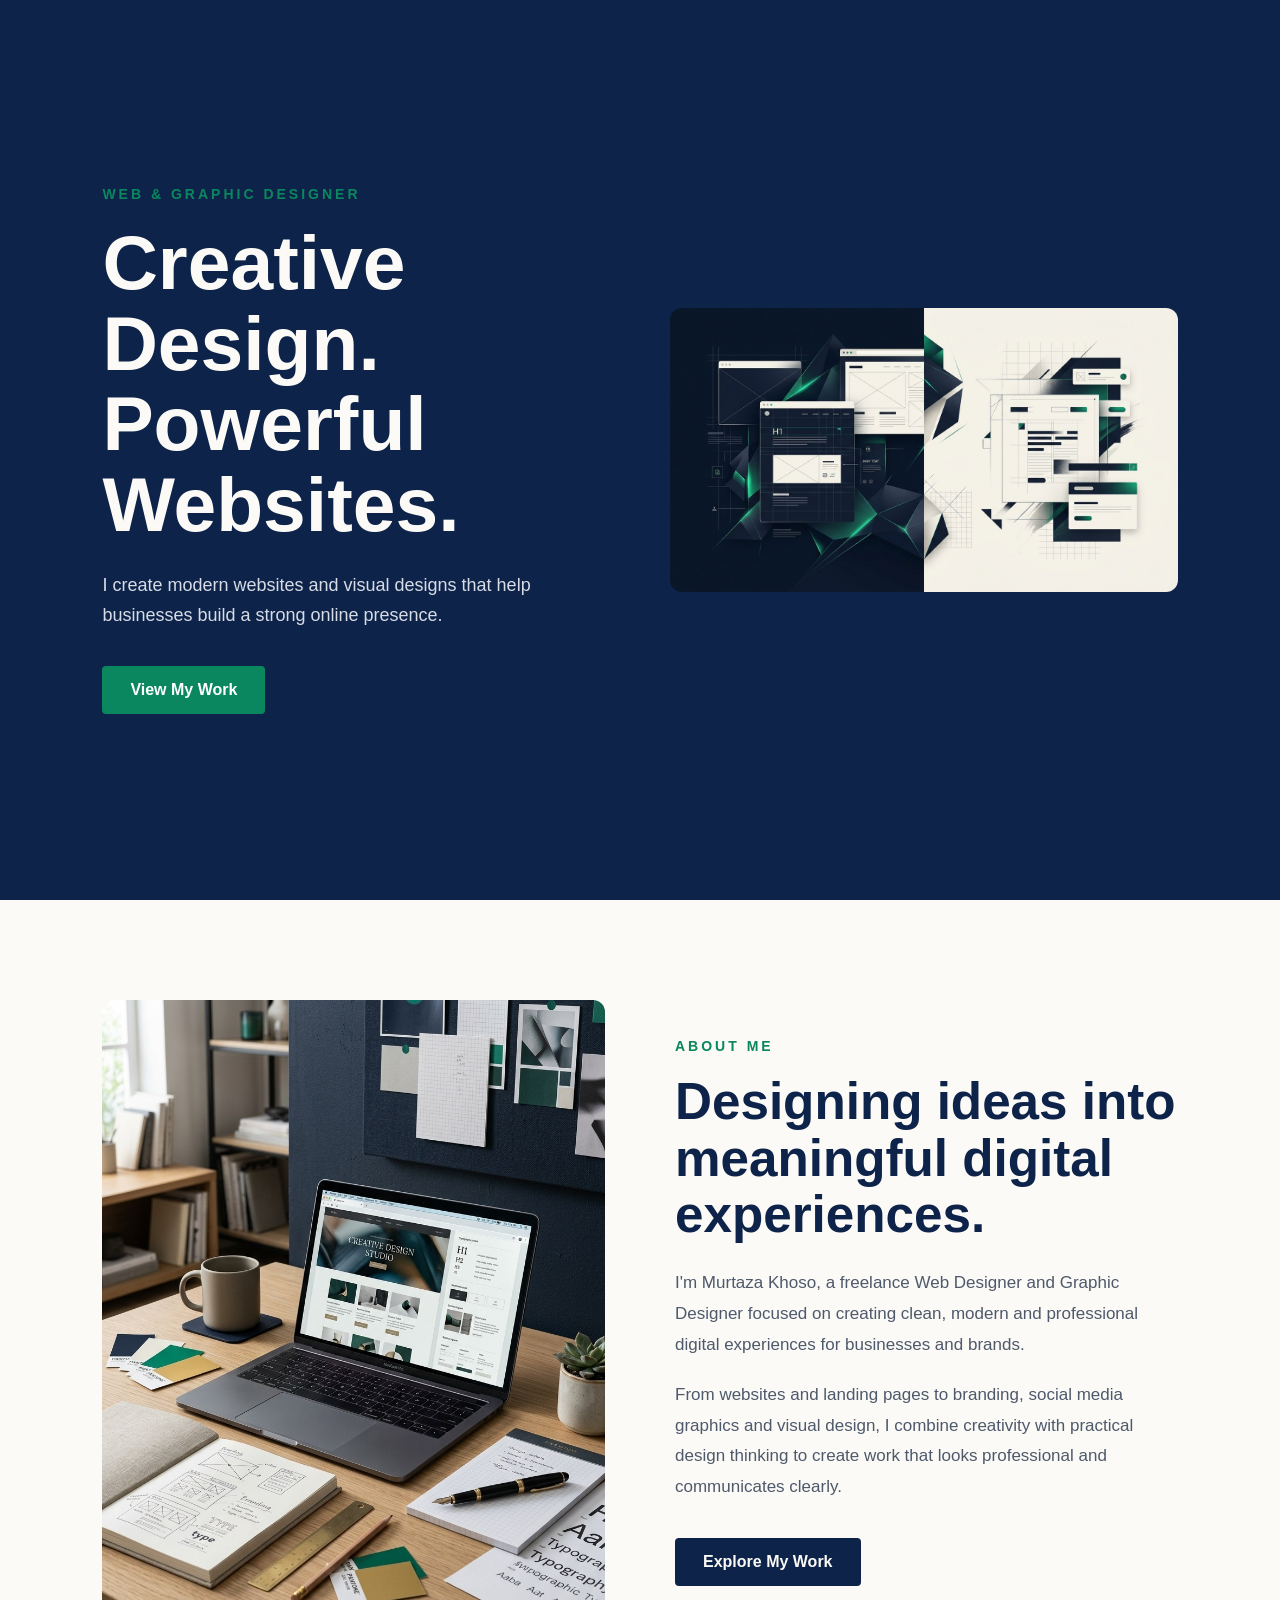
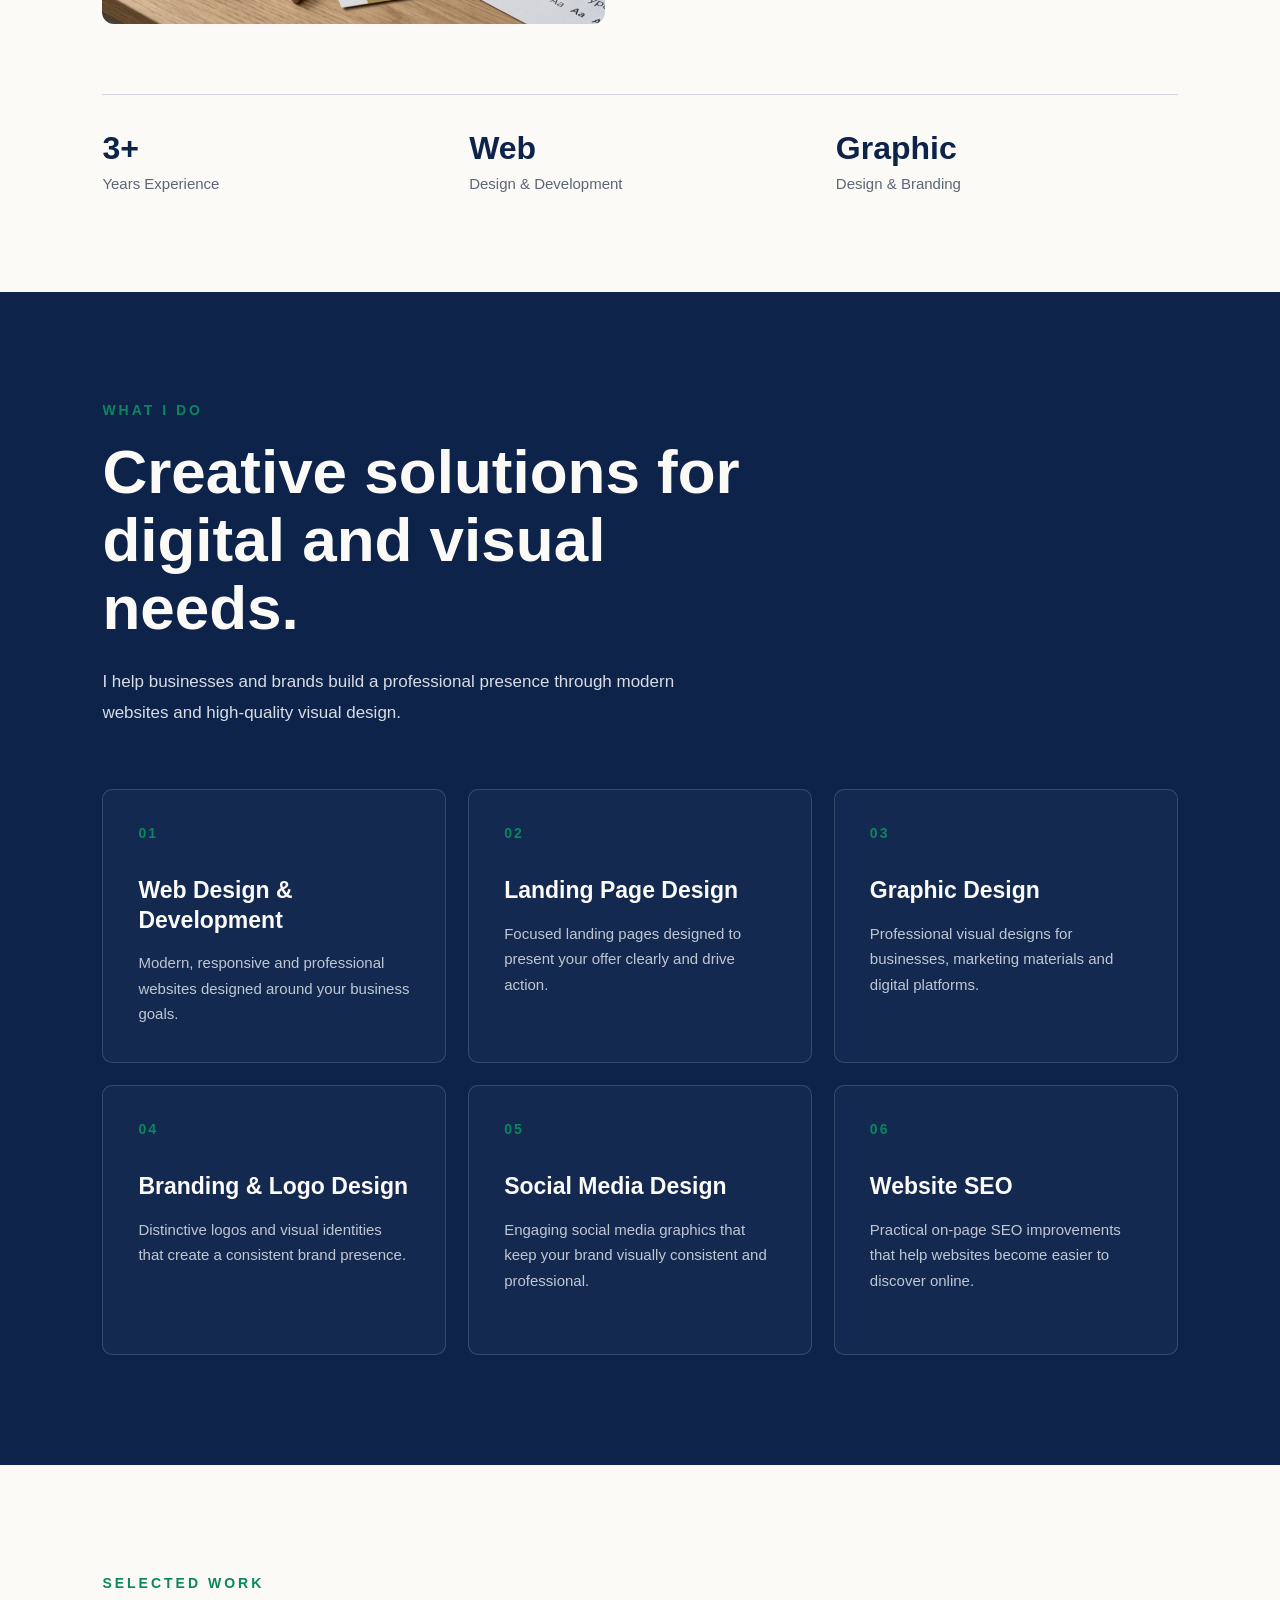
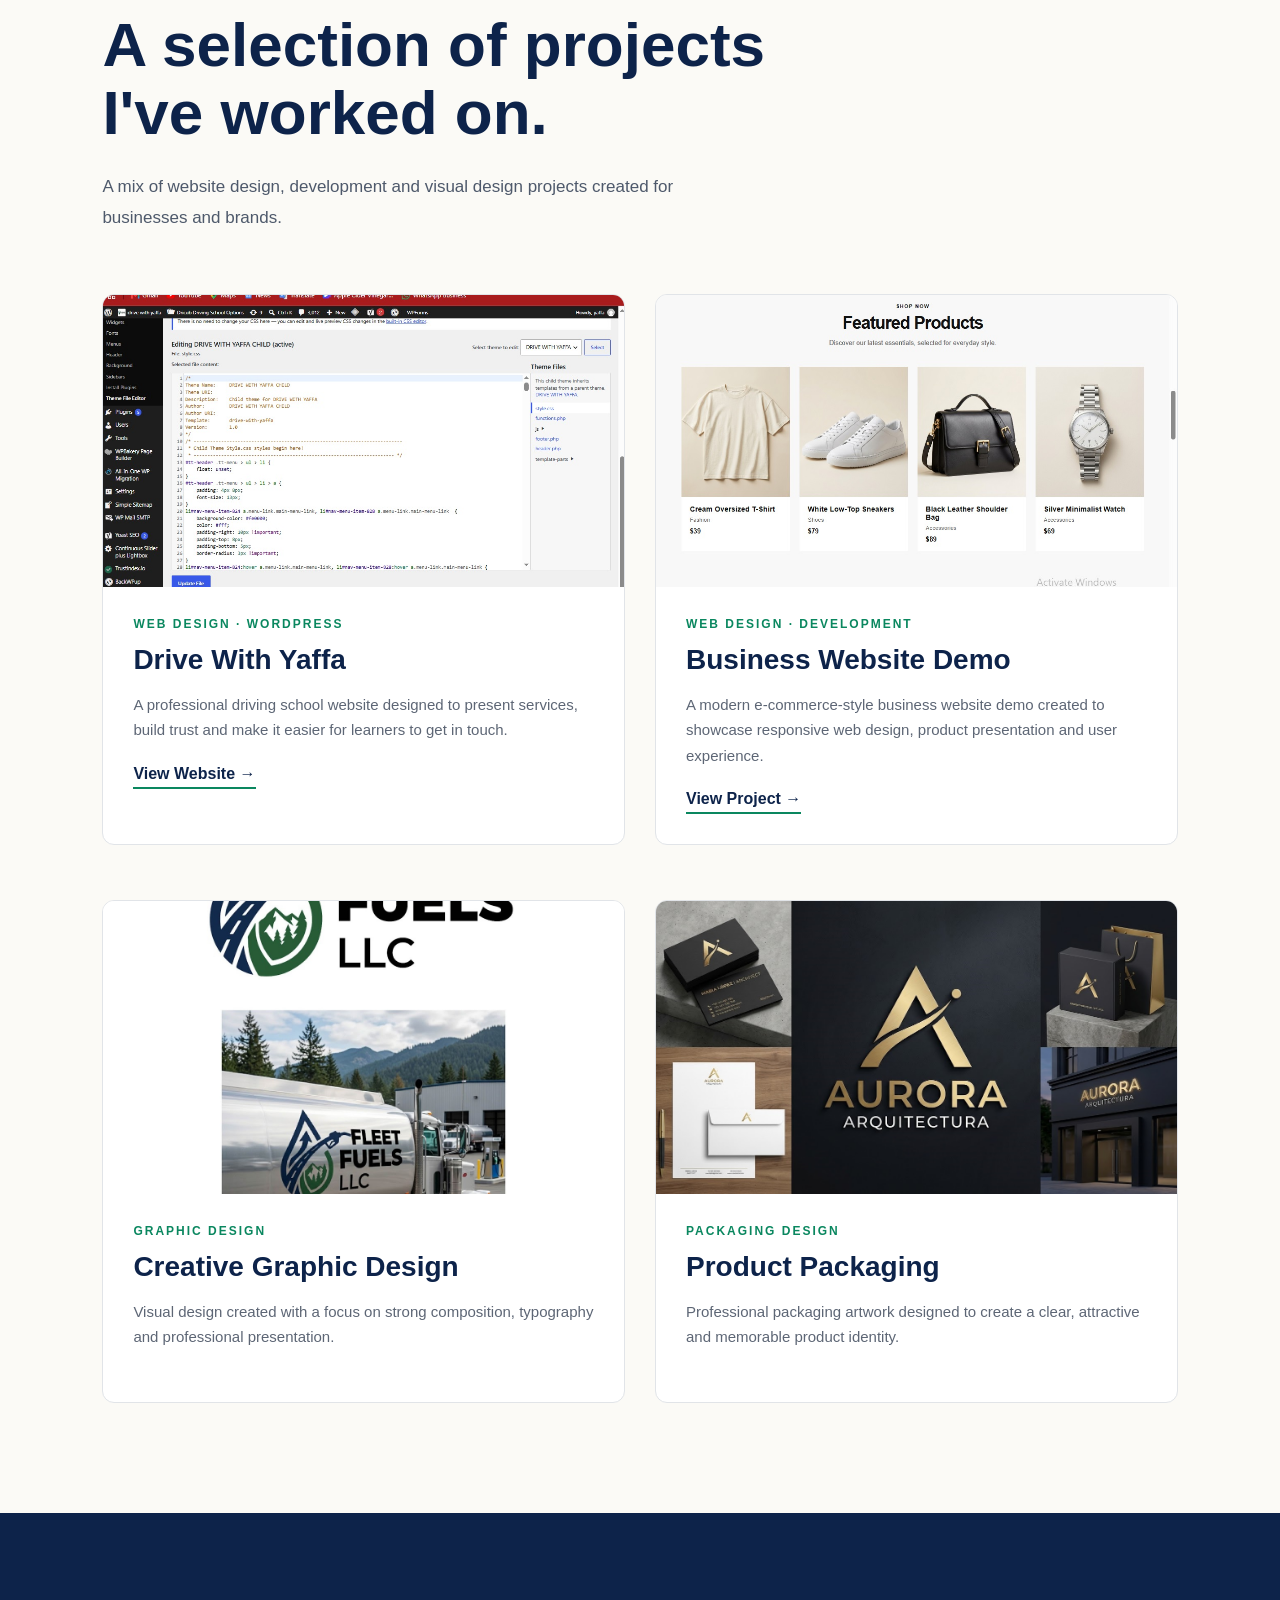
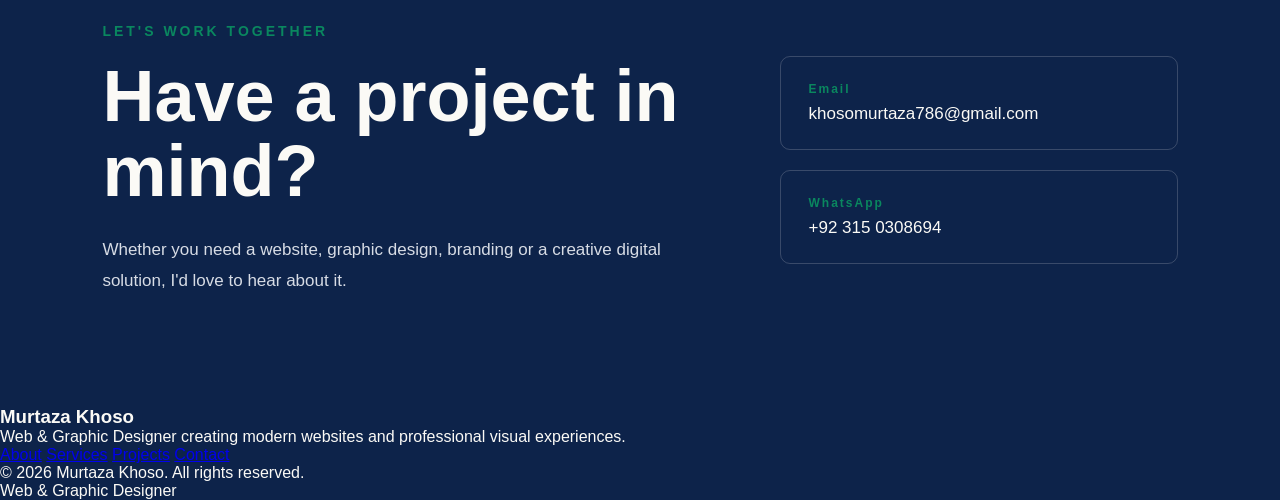
==== index.html @ e4509e4b "Add footer with branding and navigation links Added footer section with branding and links." ====
<!DOCTYPE html>
<html lang="en">
<head>
    <meta charset="UTF-8">
    <meta name="viewport" content="width=device-width, initial-scale=1.0">

    <title>Murtaza Khoso — Web & Graphic Designer</title>

    <link rel="stylesheet" href="style.css">
</head>

<body>

    <!-- HERO SECTION -->
    <section class="hero">

        <div class="hero-content">

            <p>WEB & GRAPHIC DESIGNER</p>

            <h1>
                Creative Design.<br>
                Powerful Websites.
            </h1>

            <p>
                I create modern websites and visual designs
                that help businesses build a strong online presence.
            </p>

            <a href="#projects">View My Work</a>

        </div>

        <div class="hero-image">

            <img
                src="portfolio-hero.jpg"
                alt="Web and graphic design portfolio"
            >

        </div>

    </section>


    <!-- ABOUT SECTION -->
    <section class="about" id="about">

        <div class="about-image">

            <img
                src="about-workspace.jpg"
                alt="Creative designer workspace showing website design"
            >

        </div>

        <div class="about-content">

            <p class="section-label">ABOUT ME</p>

            <h2>
                Designing ideas into
                meaningful digital experiences.
            </h2>

            <p>
                I'm Murtaza Khoso, a freelance Web Designer and Graphic Designer
                focused on creating clean, modern and professional digital
                experiences for businesses and brands.
            </p>

            <p>
                From websites and landing pages to branding, social media
                graphics and visual design, I combine creativity with practical
                design thinking to create work that looks professional
                and communicates clearly.
            </p>

            <a href="#projects">Explore My Work</a>

        </div>

        <div class="about-details">

            <div>
                <strong>3+</strong>
                <span>Years Experience</span>
            </div>

            <div>
                <strong>Web</strong>
                <span>Design & Development</span>
            </div>

            <div>
                <strong>Graphic</strong>
                <span>Design & Branding</span>
            </div>

        </div>

    </section>
<!-- SERVICES SECTION -->
<section class="services" id="services">

    <div class="services-heading">

        <p class="section-label">WHAT I DO</p>

        <h2>
            Creative solutions for
            digital and visual needs.
        </h2>

        <p>
            I help businesses and brands build a professional presence
            through modern websites and high-quality visual design.
        </p>

    </div>


    <div class="services-grid">

        <div class="service-card">
            <span>01</span>
            <h3>Web Design & Development</h3>
            <p>
                Modern, responsive and professional websites
                designed around your business goals.
            </p>
        </div>

        <div class="service-card">
            <span>02</span>
            <h3>Landing Page Design</h3>
            <p>
                Focused landing pages designed to present
                your offer clearly and drive action.
            </p>
        </div>

        <div class="service-card">
            <span>03</span>
            <h3>Graphic Design</h3>
            <p>
                Professional visual designs for businesses,
                marketing materials and digital platforms.
            </p>
        </div>

        <div class="service-card">
            <span>04</span>
            <h3>Branding & Logo Design</h3>
            <p>
                Distinctive logos and visual identities
                that create a consistent brand presence.
            </p>
        </div>

        <div class="service-card">
            <span>05</span>
            <h3>Social Media Design</h3>
            <p>
                Engaging social media graphics that keep
                your brand visually consistent and professional.
            </p>
        </div>

        <div class="service-card">
            <span>06</span>
            <h3>Website SEO</h3>
            <p>
                Practical on-page SEO improvements that help
                websites become easier to discover online.
            </p>
        </div>

    </div>

</section>
    <!-- PROJECTS SECTION -->
<section class="projects" id="projects">

    <div class="projects-heading">

        <p class="section-label">SELECTED WORK</p>

        <h2>
            A selection of projects
            I've worked on.
        </h2>

        <p>
            A mix of website design, development and visual design
            projects created for businesses and brands.
        </p>

    </div>


    <div class="projects-grid">

        <!-- PROJECT 01 -->
        <article class="project-card">

            <div class="project-image">
                <img
                    src="yaffa-website.jpg"
                    alt="Drive With Yaffa website design project"
                >
            </div>

            <div class="project-info">

                <p class="project-category">
                    WEB DESIGN · WORDPRESS
                </p>

                <h3>Drive With Yaffa</h3>

                <p>
                    A professional driving school website designed
                    to present services, build trust and make it easier
                    for learners to get in touch.
                </p>

                <a
                    href="https://drivewithyaffa.co.uk/"
                    target="_blank"
                    rel="noopener noreferrer"
                >
                    View Website →
                </a>

            </div>

        </article>


        <!-- PROJECT 02 -->
        <article class="project-card">

            <div class="project-image">
                <img
                    src="business-website.jpg"
                    alt="Business website demo project"
                >
            </div>

            <div class="project-info">

                <p class="project-category">
                    WEB DESIGN · DEVELOPMENT
                </p>

                <h3>Business Website Demo</h3>

                <p>
                    A modern e-commerce-style business website demo
                    created to showcase responsive web design,
                    product presentation and user experience.
                </p>

                <a
                    href="https://murtazakhoso.github.io/business-website-demo/"
                    target="_blank"
                    rel="noopener noreferrer"
                >
                    View Project →
                </a>

            </div>

        </article>


        <!-- PROJECT 03 -->
        <article class="project-card">

            <div class="project-image">
                <img
                    src="graphic-design.jpg"
                    alt="Graphic design project"
                >
            </div>

            <div class="project-info">

                <p class="project-category">
                    GRAPHIC DESIGN
                </p>

                <h3>Creative Graphic Design</h3>

                <p>
                    Visual design created with a focus on strong
                    composition, typography and professional presentation.
                </p>

            </div>

        </article>


        <!-- PROJECT 04 -->
        <article class="project-card">

            <div class="project-image">
                <img
                    src="packaging-design.jpg"
                    alt="Product packaging design project"
                >
            </div>

            <div class="project-info">

                <p class="project-category">
                    PACKAGING DESIGN
                </p>

                <h3>Product Packaging</h3>

                <p>
                    Professional packaging artwork designed to create
                    a clear, attractive and memorable product identity.
                </p>

            </div>

        </article>

    </div>

</section>
    <!-- CONTACT SECTION -->
<section class="contact" id="contact">

    <div class="contact-heading">

        <p class="section-label">LET'S WORK TOGETHER</p>

        <h2>
            Have a project
            in mind?
        </h2>

        <p>
            Whether you need a website, graphic design, branding
            or a creative digital solution, I'd love to hear about it.
        </p>

    </div>

    <div class="contact-details">

        <a href="mailto:khosomurtaza786@gmail.com">
            <span>Email</span>
            khosomurtaza786@gmail.com
        </a>

        <a href="https://wa.me/923150308694" target="_blank" rel="noopener noreferrer">
            <span>WhatsApp</span>
            +92 315 0308694
        </a>

    </div>

</section>
    <!-- FOOTER -->
<footer class="footer">

    <div class="footer-top">

        <div class="footer-brand">
            <h3>Murtaza Khoso</h3>
            <p>
                Web & Graphic Designer creating modern websites
                and professional visual experiences.
            </p>
        </div>

        <div class="footer-links">

            <a href="#about">About</a>
            <a href="#services">Services</a>
            <a href="#projects">Projects</a>
            <a href="#contact">Contact</a>

        </div>

    </div>

    <div class="footer-bottom">

        <p>© 2026 Murtaza Khoso. All rights reserved.</p>

        <p>Web & Graphic Designer</p>

    </div>

</footer>
</body>
</html>
---- style.css ----
* {
    margin: 0;
    padding: 0;
    box-sizing: border-box;
}

html {
    scroll-behavior: smooth;
}

body {
    font-family: Arial, sans-serif;
    background: #0D234A;
    color: #FBFAF6;
}


/* =========================
   HERO SECTION
========================= */

.hero {
    min-height: 100vh;
    display: flex;
    align-items: center;
    justify-content: space-between;
    gap: 60px;
    padding: 80px 8%;
}

.hero-content {
    flex: 1;
    max-width: 600px;
}

.hero-content > p:first-child {
    color: #0A875F;
    font-size: 14px;
    font-weight: 700;
    letter-spacing: 3px;
    margin-bottom: 20px;
}

.hero h1 {
    font-size: clamp(45px, 6vw, 78px);
    line-height: 1.05;
    margin-bottom: 25px;
}

.hero-content p:nth-of-type(2) {
    color: #D7DCE5;
    font-size: 18px;
    line-height: 1.7;
    max-width: 520px;
    margin-bottom: 35px;
}

.hero a {
    display: inline-block;
    background: #0A875F;
    color: white;
    text-decoration: none;
    padding: 15px 28px;
    border-radius: 4px;
    font-weight: 700;
}

.hero-image {
    flex: 1;
    max-width: 600px;
}

.hero-image img {
    width: 100%;
    height: auto;
    display: block;
    border-radius: 12px;
}


/* =========================
   ABOUT SECTION
========================= */

.about {
    min-height: 100vh;
    display: grid;
    grid-template-columns: 1fr 1fr;
    gap: 70px;
    align-items: center;
    padding: 100px 8%;
    background: #FBFAF6;
    color: #0D234A;
}

.about-image {
    width: 100%;
}

.about-image img {
    width: 100%;
    height: auto;
    display: block;
    border-radius: 12px;
}

.about-content {
    max-width: 600px;
}

.section-label {
    color: #0A875F;
    font-size: 14px;
    font-weight: 700;
    letter-spacing: 3px;
    margin-bottom: 20px;
}

.about h2 {
    font-size: clamp(36px, 4vw, 58px);
    line-height: 1.1;
    margin-bottom: 25px;
}

.about-content > p:not(.section-label) {
    color: #4E596B;
    font-size: 17px;
    line-height: 1.8;
    margin-bottom: 20px;
}

.about-content a {
    display: inline-block;
    margin-top: 15px;
    background: #0D234A;
    color: #FBFAF6;
    text-decoration: none;
    padding: 15px 28px;
    border-radius: 4px;
    font-weight: 700;
}

.about-details {
    grid-column: 1 / -1;
    display: grid;
    grid-template-columns: repeat(3, 1fr);
    gap: 25px;
    border-top: 1px solid #D5D9DF;
    padding-top: 35px;
}

.about-details div {
    display: flex;
    flex-direction: column;
    gap: 8px;
}

.about-details strong {
    font-size: 32px;
    color: #0D234A;
}

.about-details span {
    color: #5D6675;
    font-size: 15px;
}


/* =========================
   MOBILE
========================= */

@media (max-width: 800px) {

    .hero {
        flex-direction: column;
        text-align: center;
        padding: 60px 6%;
    }

    .hero-content {
        max-width: 100%;
    }

    .hero-content p:nth-of-type(2) {
        margin-left: auto;
        margin-right: auto;
    }

    .hero-image {
        max-width: 100%;
    }

    .about {
        grid-template-columns: 1fr;
        gap: 45px;
        padding: 80px 6%;
        text-align: center;
    }

    .about-content {
        max-width: 100%;
    }

    .about-details {
        grid-column: auto;
        grid-template-columns: 1fr;
        text-align: center;
    }

    .about-details div {
        align-items: center;
    }
}
/* =========================
   SERVICES SECTION
========================= */

.services {
    padding: 110px 8%;
    background: #0D234A;
    color: #FBFAF6;
}

.services-heading {
    max-width: 700px;
    margin-bottom: 60px;
}

.services-heading h2 {
    font-size: clamp(38px, 5vw, 62px);
    line-height: 1.1;
    margin-bottom: 25px;
}

.services-heading > p:last-child {
    color: #D7DCE5;
    font-size: 17px;
    line-height: 1.8;
    max-width: 600px;
}

.services-grid {
    display: grid;
    grid-template-columns: repeat(3, 1fr);
    gap: 22px;
}

.service-card {
    padding: 35px;
    min-height: 270px;
    border: 1px solid rgba(251, 250, 246, 0.15);
    border-radius: 10px;
    background: rgba(255, 255, 255, 0.03);
    transition: transform 0.3s ease, border-color 0.3s ease;
}

.service-card:hover {
    transform: translateY(-6px);
    border-color: #0A875F;
}

.service-card span {
    display: block;
    color: #0A875F;
    font-size: 14px;
    font-weight: 700;
    letter-spacing: 2px;
    margin-bottom: 35px;
}

.service-card h3 {
    font-size: 23px;
    line-height: 1.3;
    margin-bottom: 15px;
}

.service-card p {
    color: #BFC7D3;
    font-size: 15px;
    line-height: 1.7;
}


/* SERVICES MOBILE */

@media (max-width: 900px) {

    .services-grid {
        grid-template-columns: repeat(2, 1fr);
    }

}

@media (max-width: 600px) {

    .services {
        padding: 80px 6%;
    }

    .services-grid {
        grid-template-columns: 1fr;
    }

    .service-card {
        min-height: auto;
    }

}
/* =========================
   PROJECTS SECTION
========================= */

.projects {
    padding: 110px 8%;
    background: #FBFAF6;
    color: #0D234A;
}

.projects-heading {
    max-width: 700px;
    margin-bottom: 60px;
}

.projects-heading h2 {
    font-size: clamp(38px, 5vw, 62px);
    line-height: 1.1;
    margin-bottom: 25px;
}

.projects-heading > p:last-child {
    color: #4E596B;
    font-size: 17px;
    line-height: 1.8;
    max-width: 600px;
}

.projects-grid {
    display: grid;
    grid-template-columns: repeat(2, 1fr);
    gap: 55px 30px;
}

.project-card {
    background: #FFFFFF;
    border-radius: 12px;
    overflow: hidden;
    border: 1px solid #E1E4E8;
    transition: transform 0.3s ease, box-shadow 0.3s ease;
}

.project-card:hover {
    transform: translateY(-6px);
    box-shadow: 0 18px 45px rgba(13, 35, 74, 0.12);
}

.project-image {
    width: 100%;
    aspect-ratio: 16 / 9;
    overflow: hidden;
    background: #E9EDF2;
}

.project-image img {
    width: 100%;
    height: 100%;
    object-fit: cover;
    display: block;
    transition: transform 0.4s ease;
}

.project-card:hover .project-image img {
    transform: scale(1.04);
}

.project-info {
    padding: 30px;
}

.project-category {
    color: #0A875F;
    font-size: 12px;
    font-weight: 700;
    letter-spacing: 2px;
    margin-bottom: 12px;
}

.project-info h3 {
    font-size: 28px;
    line-height: 1.2;
    margin-bottom: 15px;
}

.project-info > p:not(.project-category) {
    color: #5D6675;
    font-size: 15px;
    line-height: 1.7;
    margin-bottom: 22px;
}

.project-info a {
    display: inline-block;
    color: #0D234A;
    text-decoration: none;
    font-weight: 700;
    border-bottom: 2px solid #0A875F;
    padding-bottom: 4px;
    transition: color 0.3s ease;
}

.project-info a:hover {
    color: #0A875F;
}


/* PROJECTS MOBILE */

@media (max-width: 800px) {

    .projects {
        padding: 80px 6%;
    }

    .projects-grid {
        grid-template-columns: 1fr;
        gap: 35px;
    }

    .project-info {
        padding: 25px;
    }

}
/* =========================
   CONTACT SECTION
========================= */

.contact {
    padding: 110px 8%;
    background: #0D234A;
    color: #FBFAF6;
    display: grid;
    grid-template-columns: 1.2fr 0.8fr;
    gap: 80px;
    align-items: center;
}

.contact-heading {
    max-width: 700px;
}

.contact-heading h2 {
    font-size: clamp(42px, 6vw, 72px);
    line-height: 1.05;
    margin-bottom: 25px;
}

.contact-heading > p:last-child {
    color: #D7DCE5;
    font-size: 17px;
    line-height: 1.8;
    max-width: 600px;
}

.contact-details {
    display: flex;
    flex-direction: column;
    gap: 20px;
}

.contact-details a {
    display: block;
    padding: 25px 28px;
    border: 1px solid rgba(251, 250, 246, 0.18);
    border-radius: 10px;
    color: #FBFAF6;
    text-decoration: none;
    font-size: 17px;
    transition: transform 0.3s ease, border-color 0.3s ease;
}

.contact-details a:hover {
    transform: translateY(-5px);
    border-color: #0A875F;
}

.contact-details span {
    display: block;
    color: #0A875F;
    font-size: 12px;
    font-weight: 700;
    letter-spacing: 2px;
    margin-bottom: 8px;
}


/* CONTACT MOBILE */

@media (max-width: 800px) {

    .contact {
        grid-template-columns: 1fr;
        gap: 50px;
        padding: 80px 6%;
        text-align: center;
    }

    .contact-heading {
        max-width: 100%;
    }

    .contact-details {
        text-align: left;
    }

}
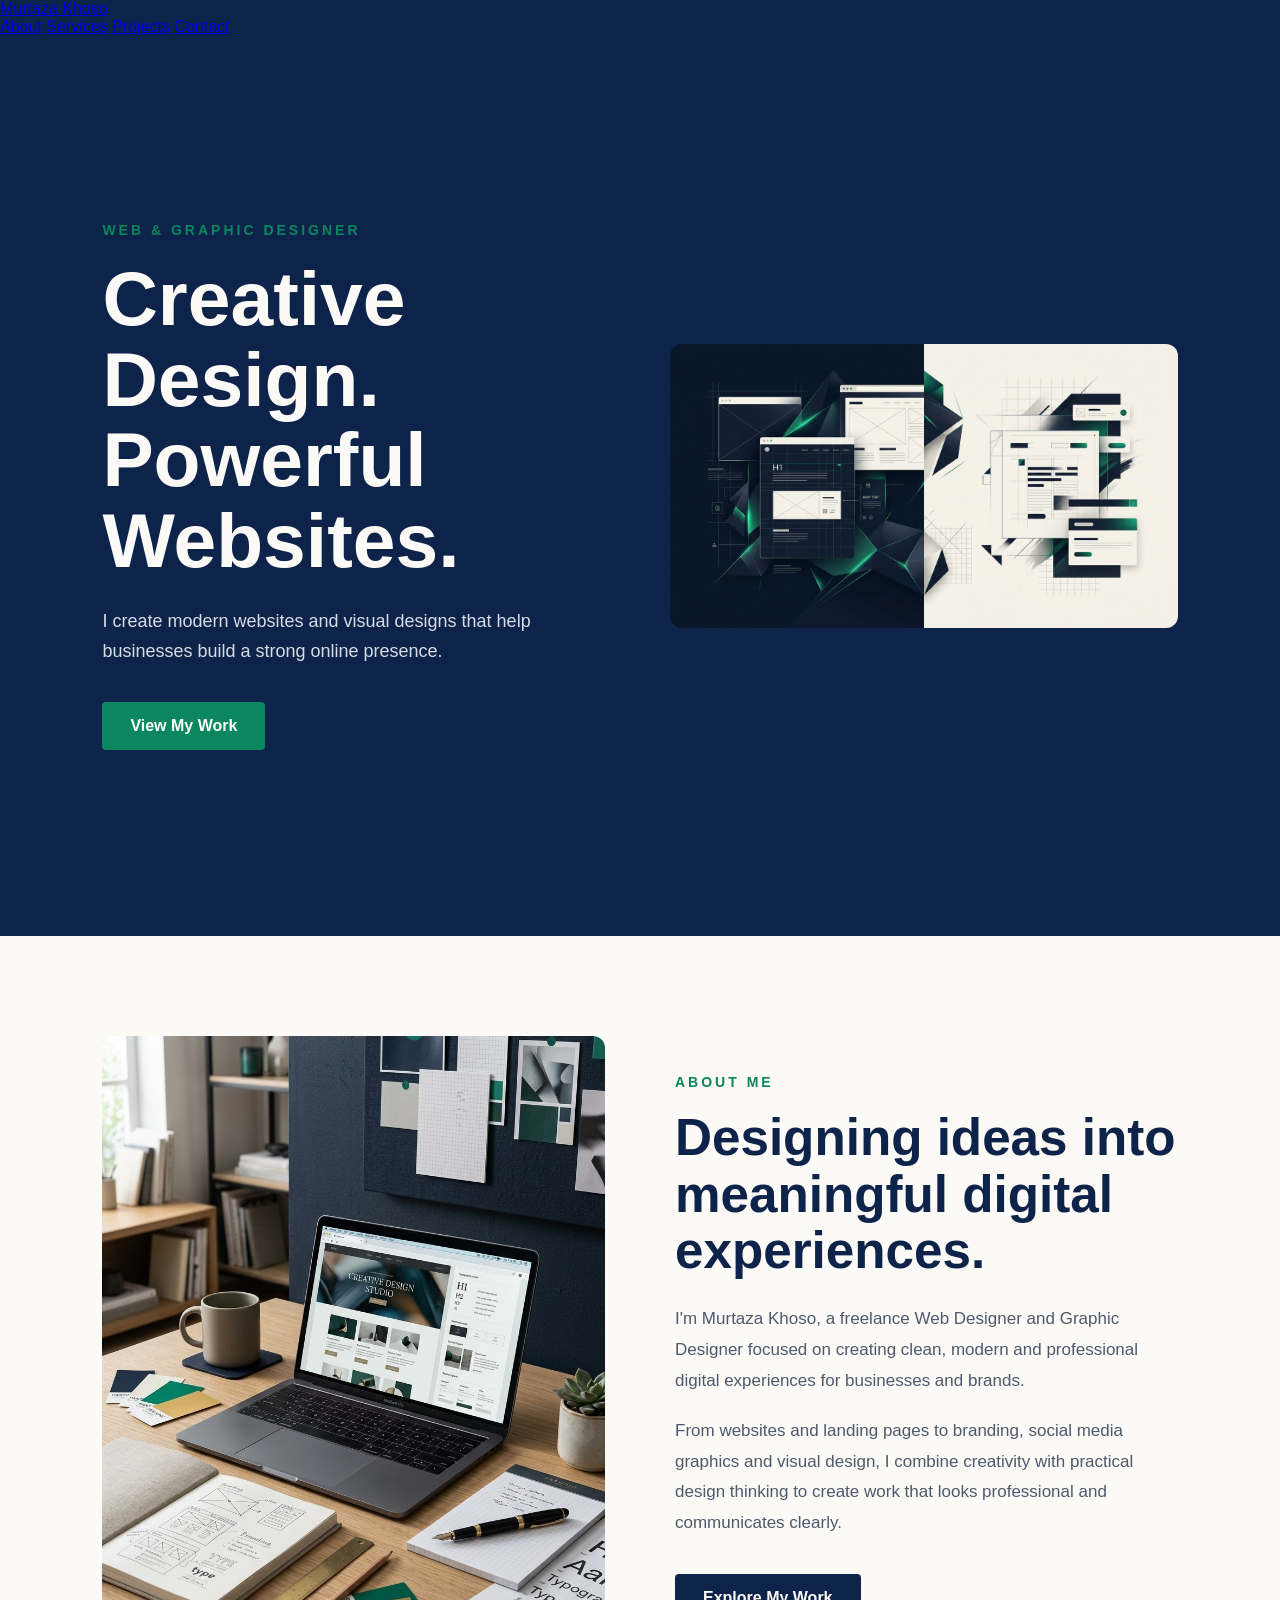
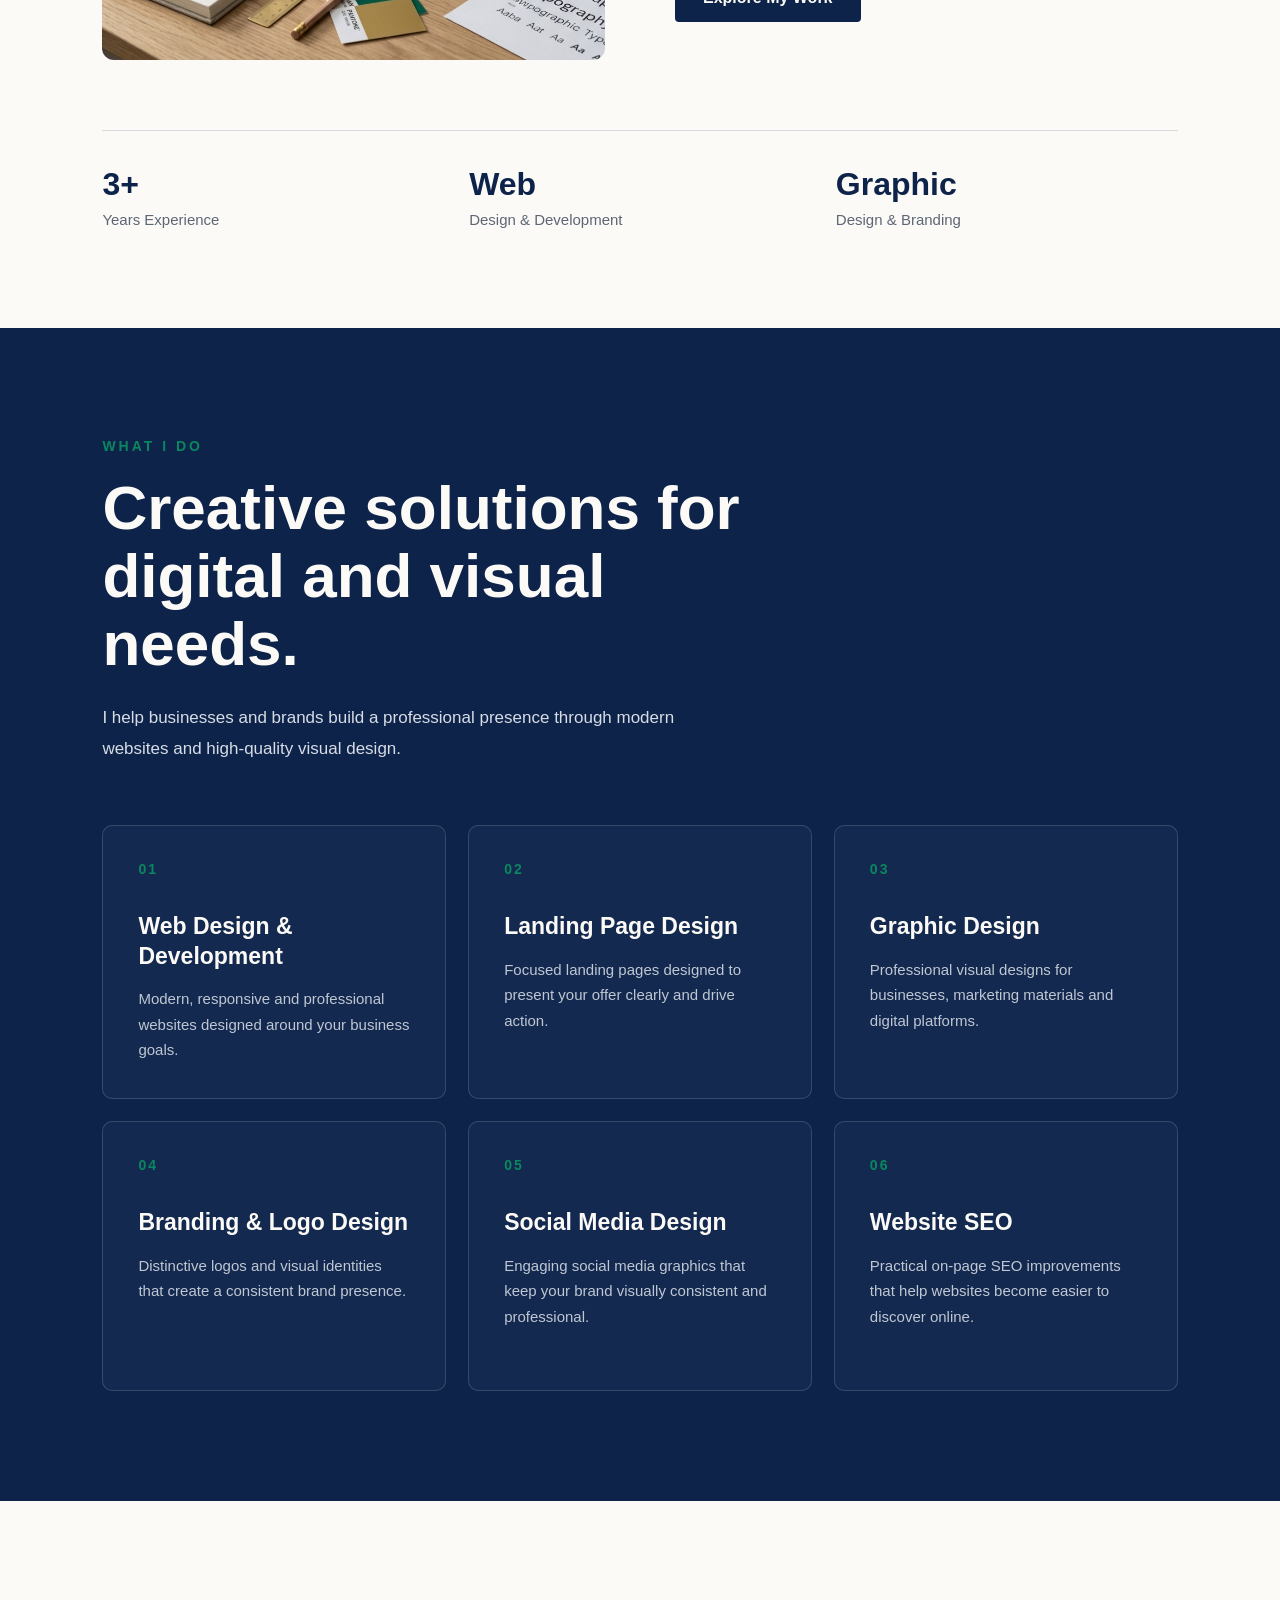
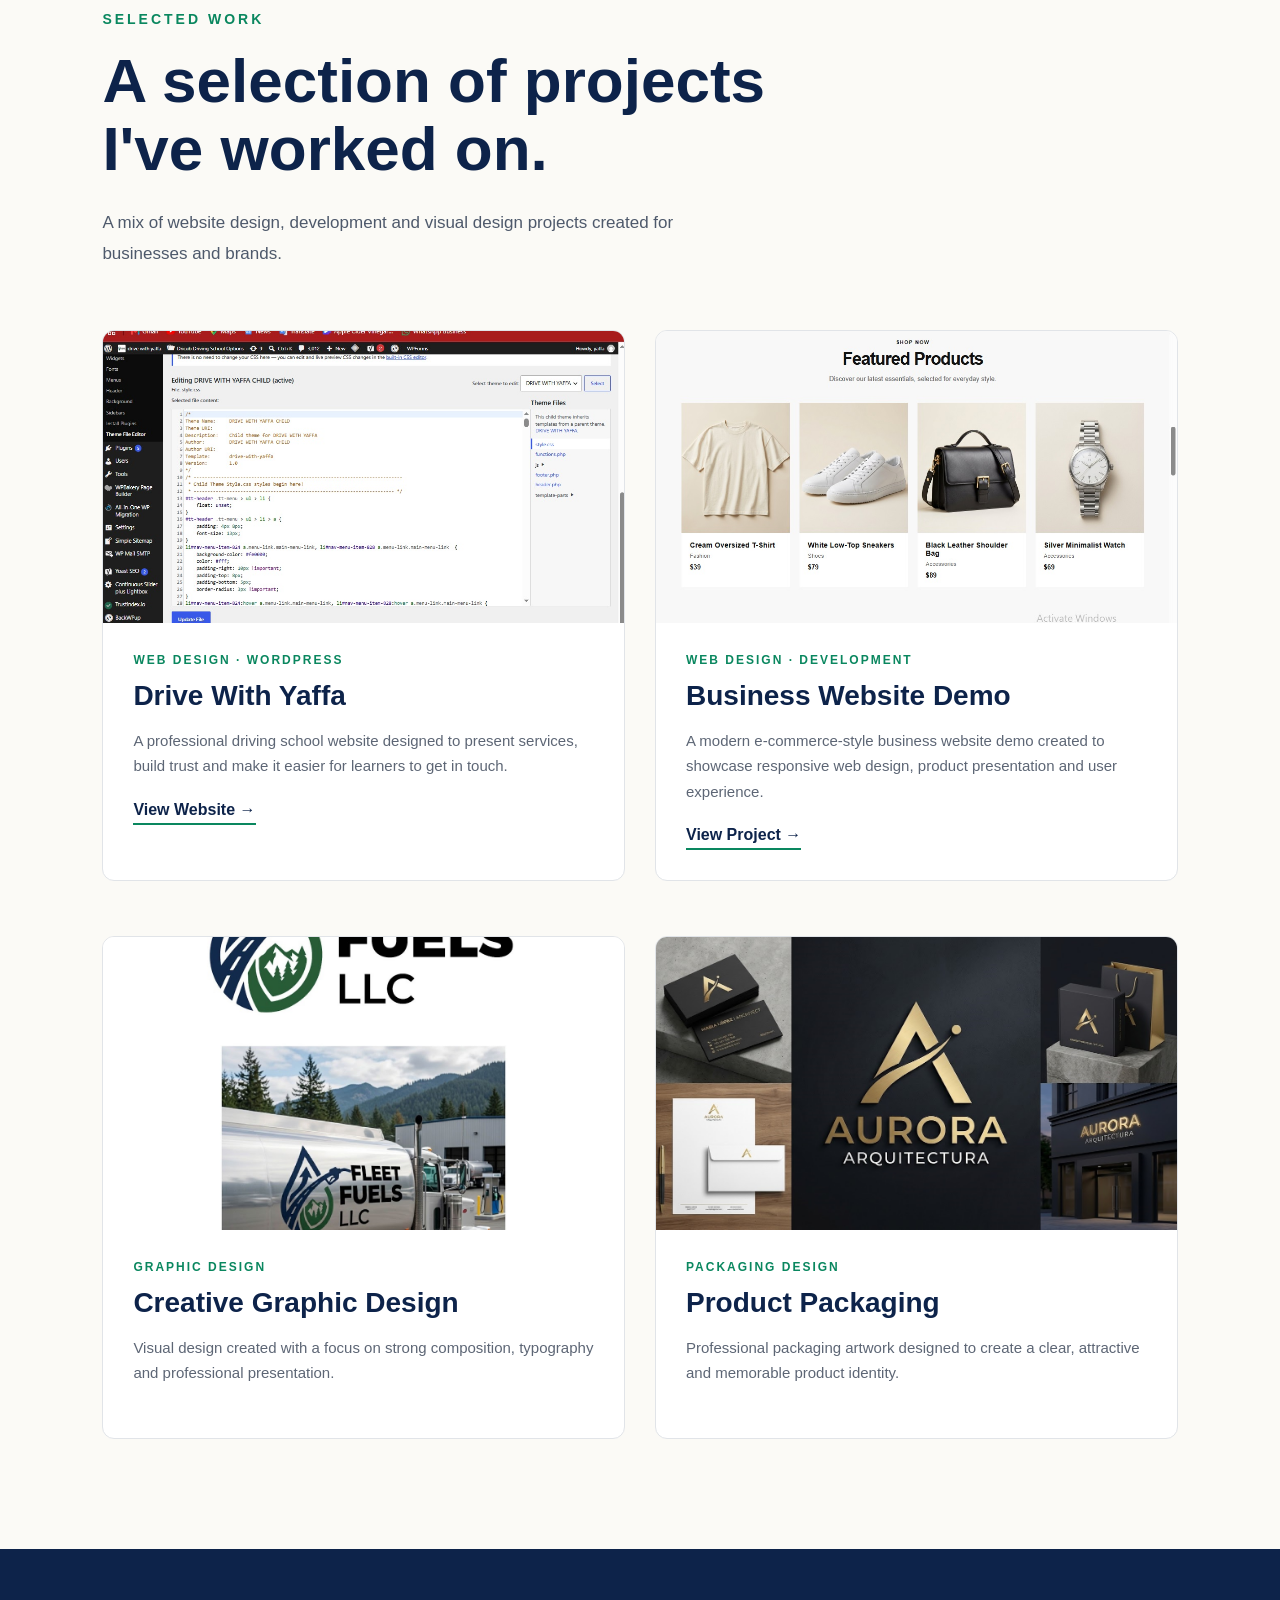
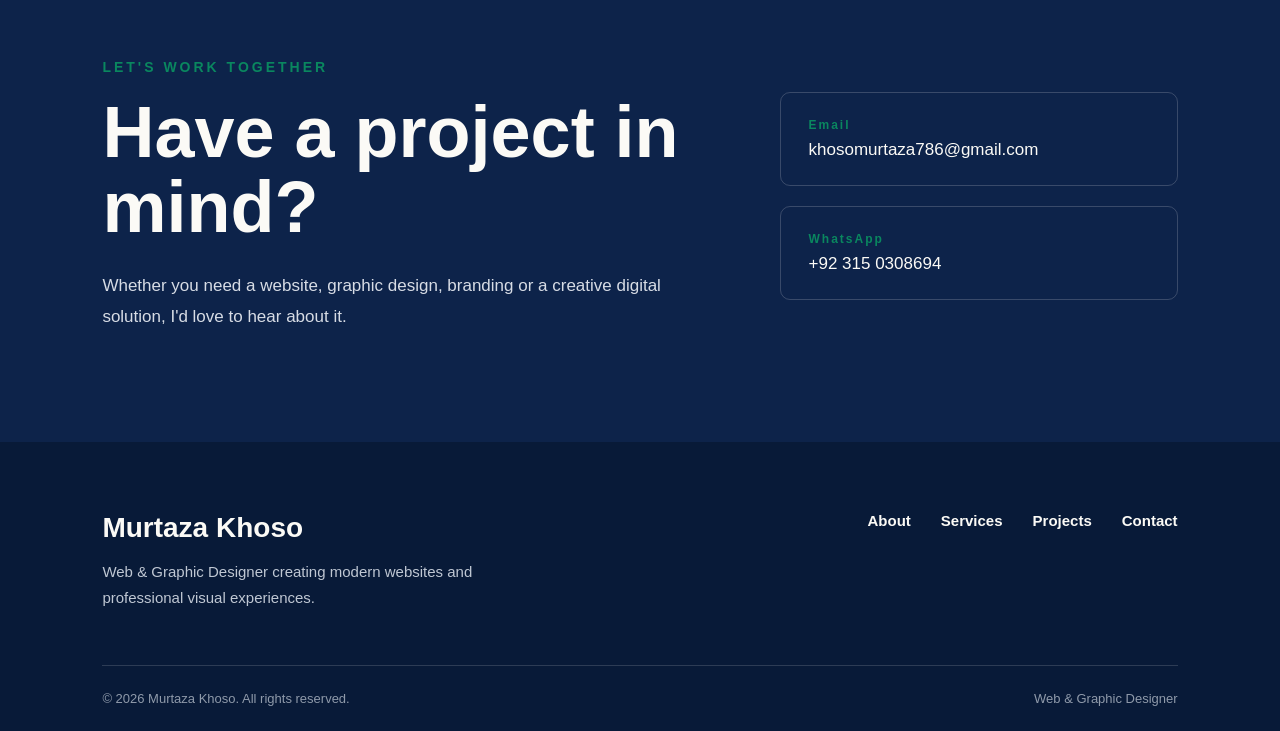
==== commit 5ccaa3bb: "Update index.html" ====
--- a/index.html
+++ b/index.html
@@ -10,7 +10,21 @@
 </head>
 
 <body>
-
+<!-- HEADER -->
+<header class="site-header">
+
+    <div class="header-logo">
+        <a href="#">Murtaza Khoso</a>
+    </div>
+
+    <nav class="header-nav">
+        <a href="#about">About</a>
+        <a href="#services">Services</a>
+        <a href="#projects">Projects</a>
+        <a href="#contact">Contact</a>
+    </nav>
+
+</header>
     <!-- HERO SECTION -->
     <section class="hero">
 
--- a/style.css
+++ b/style.css
@@ -514,3 +514,88 @@
     }
 
 }
+/* =========================
+   FOOTER
+========================= */
+
+.footer {
+    background: #081A38;
+    color: #FBFAF6;
+    padding: 70px 8% 25px;
+}
+
+.footer-top {
+    display: flex;
+    justify-content: space-between;
+    align-items: flex-start;
+    gap: 60px;
+    padding-bottom: 55px;
+}
+
+.footer-brand {
+    max-width: 450px;
+}
+
+.footer-brand h3 {
+    font-size: 28px;
+    margin-bottom: 15px;
+}
+
+.footer-brand p {
+    color: #BFC7D3;
+    font-size: 15px;
+    line-height: 1.7;
+}
+
+.footer-links {
+    display: flex;
+    gap: 30px;
+    flex-wrap: wrap;
+}
+
+.footer-links a {
+    color: #FBFAF6;
+    text-decoration: none;
+    font-size: 15px;
+    font-weight: 600;
+    transition: color 0.3s ease;
+}
+
+.footer-links a:hover {
+    color: #0A875F;
+}
+
+.footer-bottom {
+    border-top: 1px solid rgba(251, 250, 246, 0.15);
+    padding-top: 25px;
+    display: flex;
+    justify-content: space-between;
+    gap: 20px;
+    color: #8F9AAA;
+    font-size: 13px;
+}
+
+
+/* FOOTER MOBILE */
+
+@media (max-width: 700px) {
+
+    .footer {
+        padding: 60px 6% 25px;
+    }
+
+    .footer-top {
+        flex-direction: column;
+        gap: 35px;
+    }
+
+    .footer-links {
+        gap: 20px;
+    }
+
+    .footer-bottom {
+        flex-direction: column;
+        gap: 10px;
+    }
+
+}
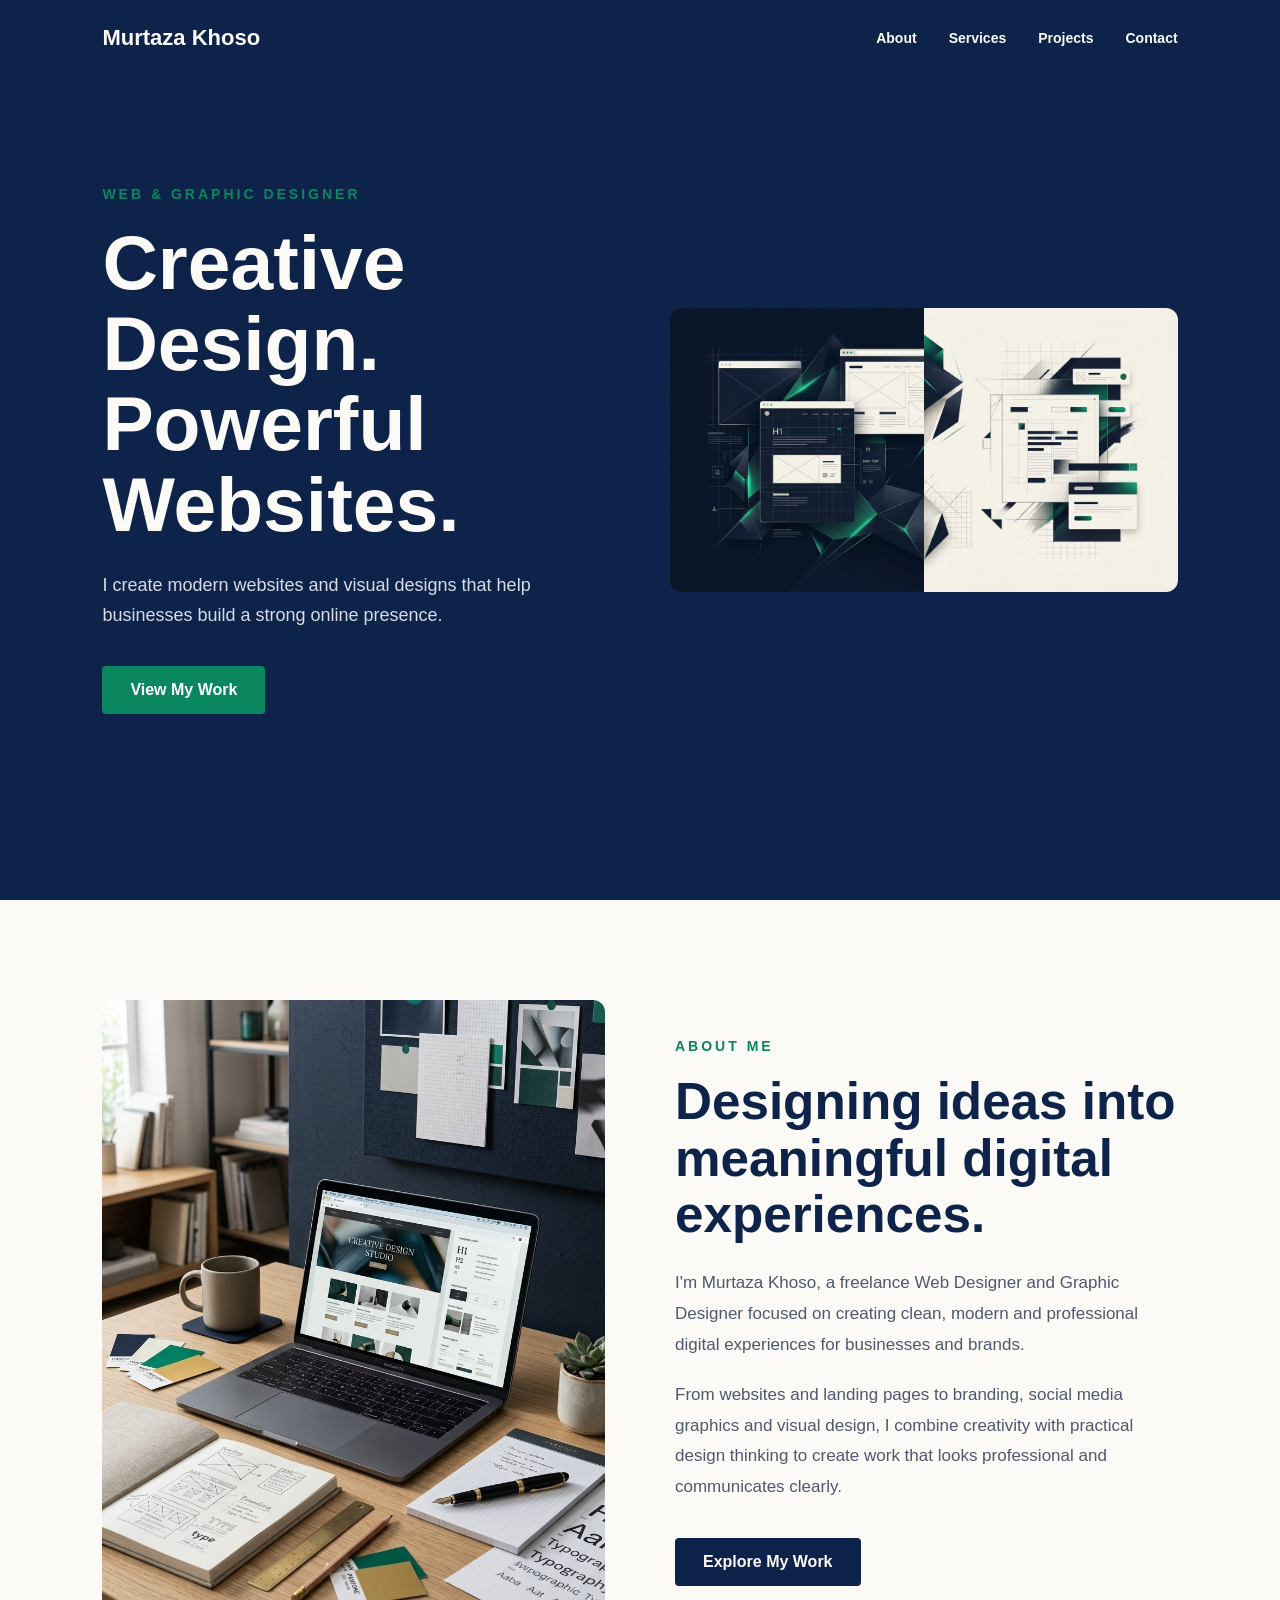
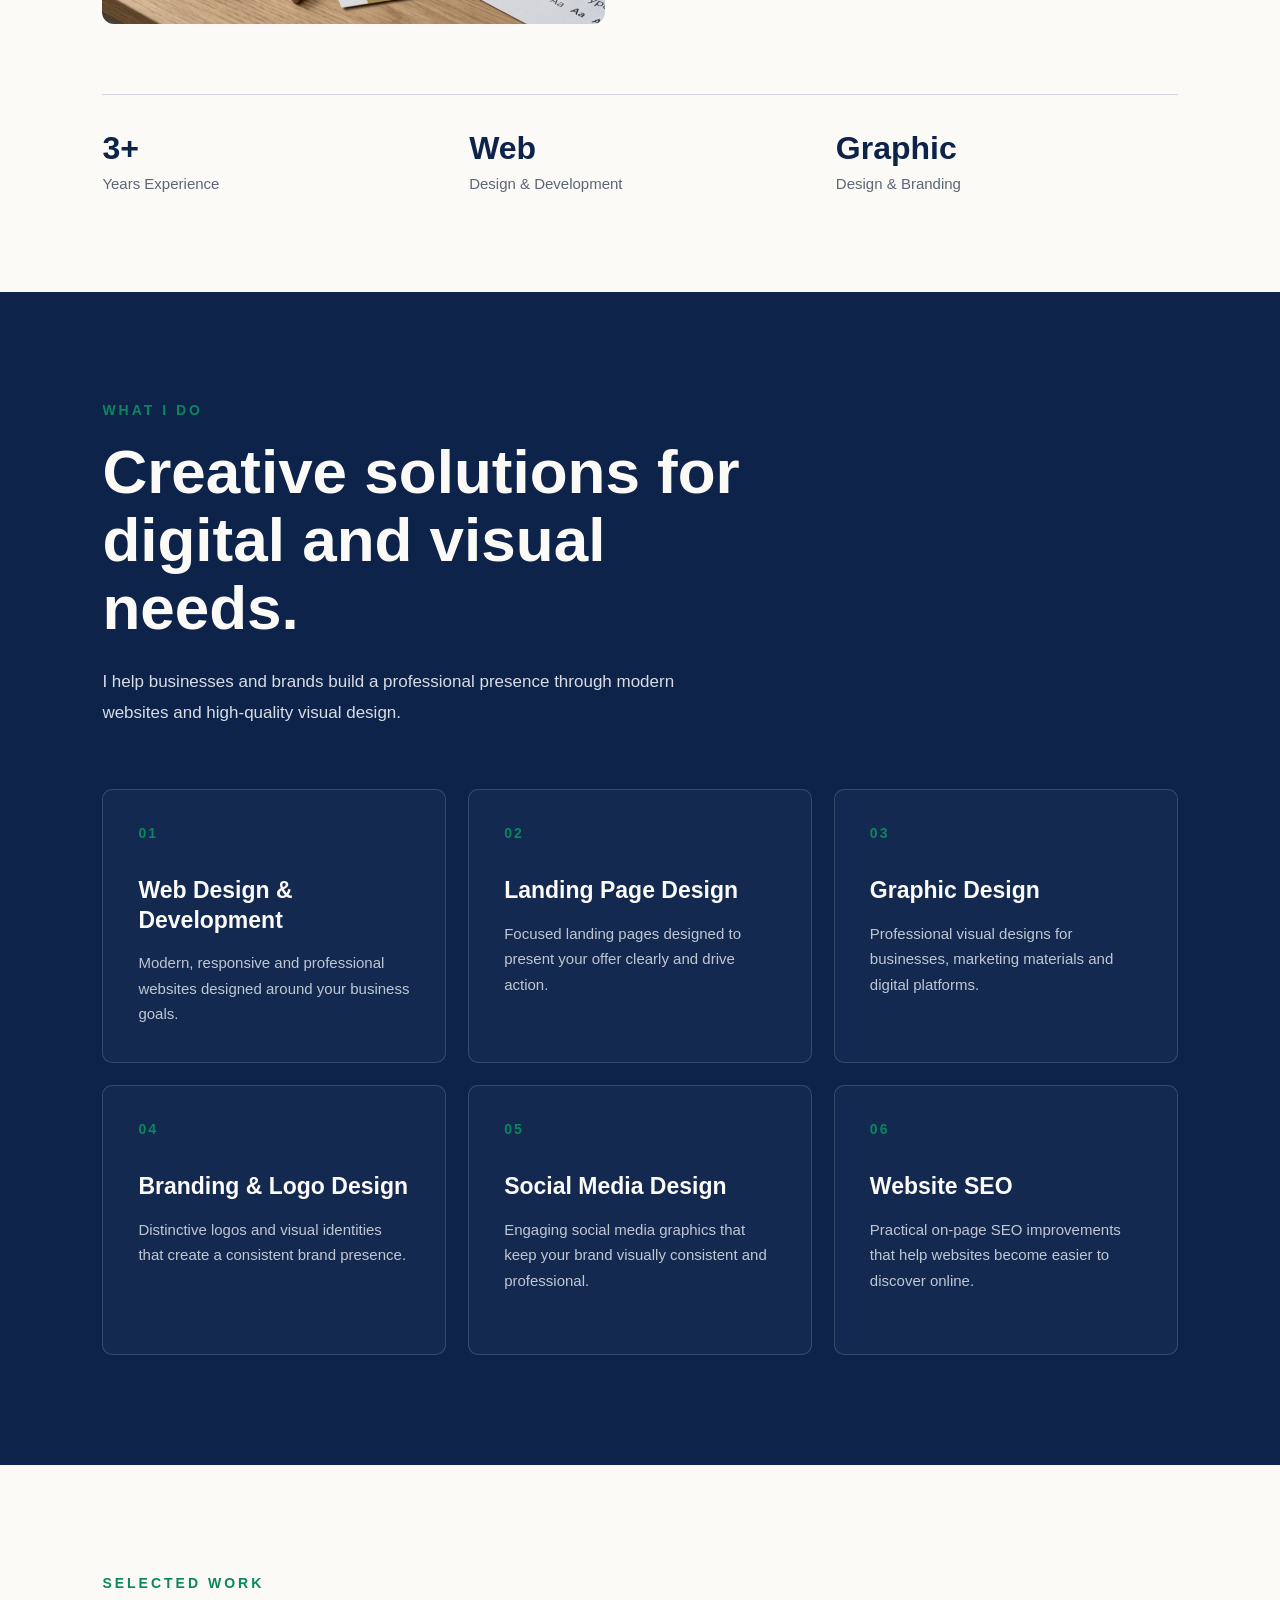
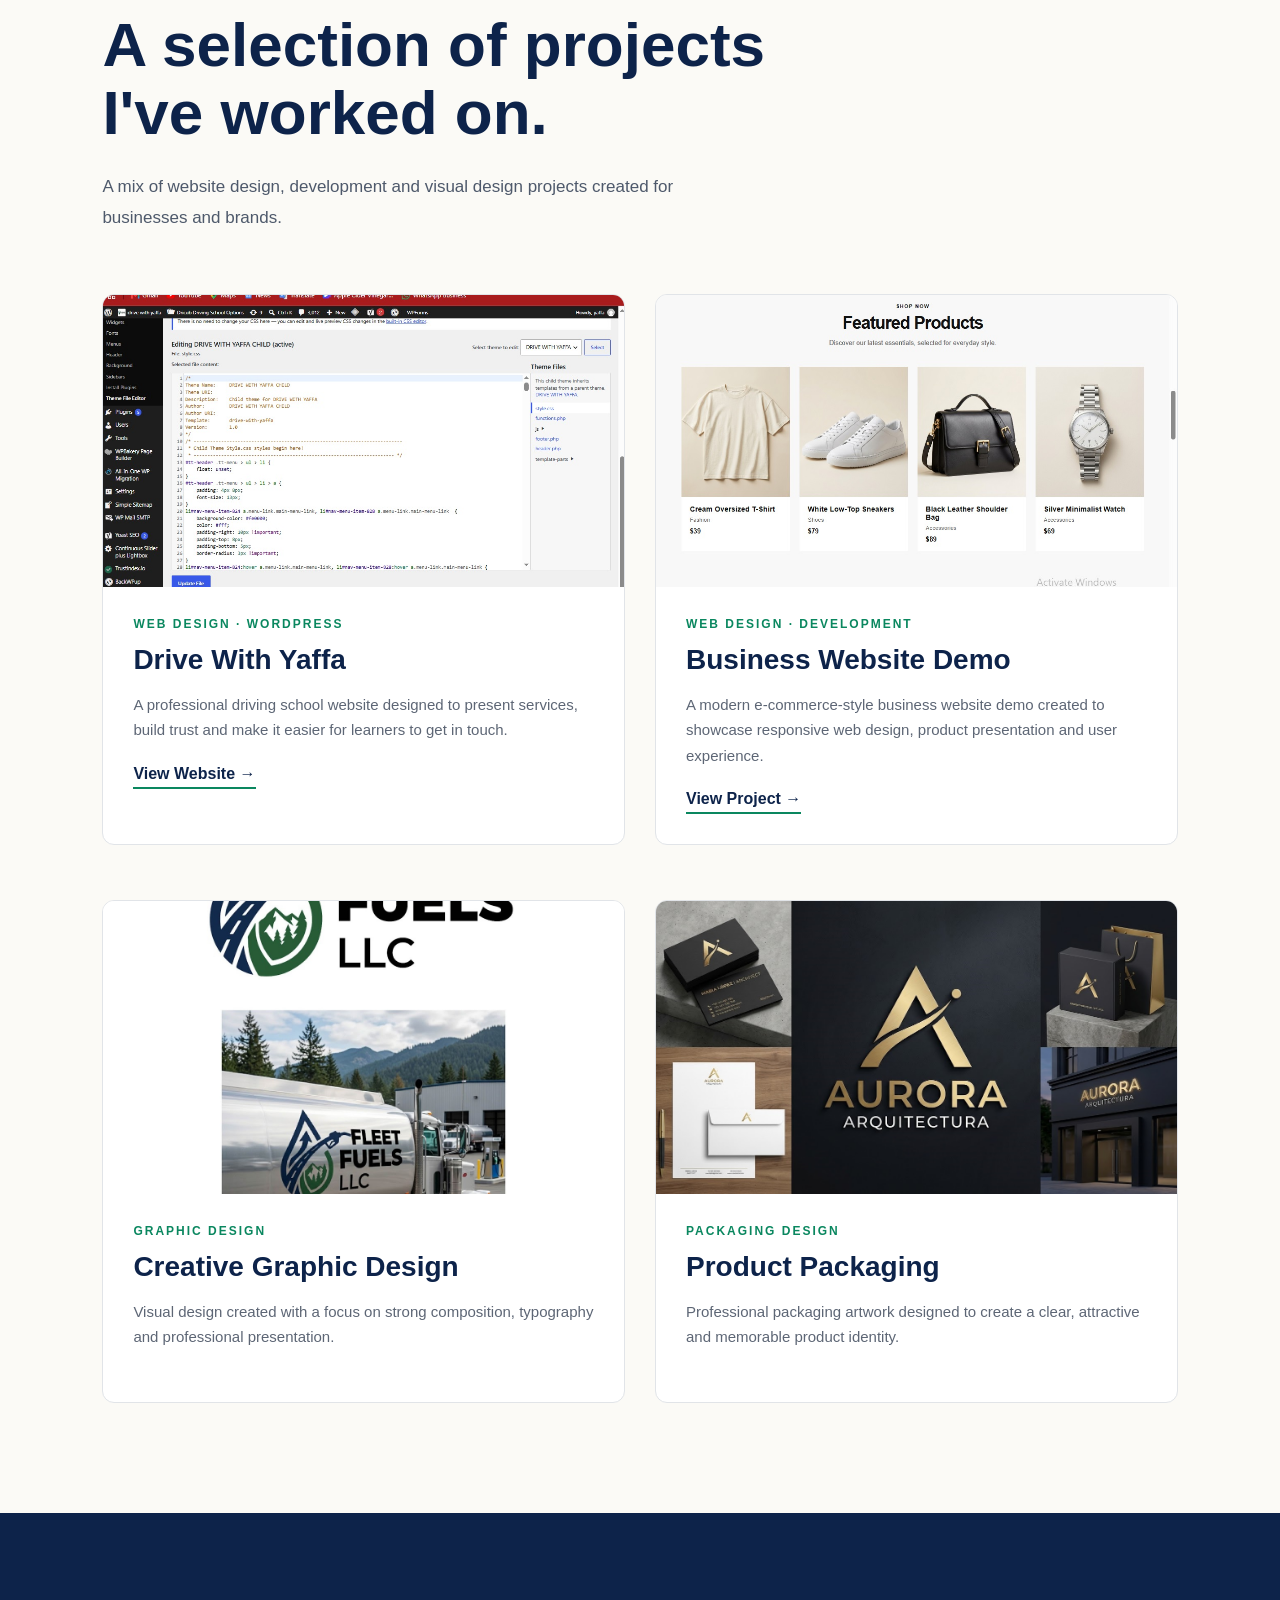
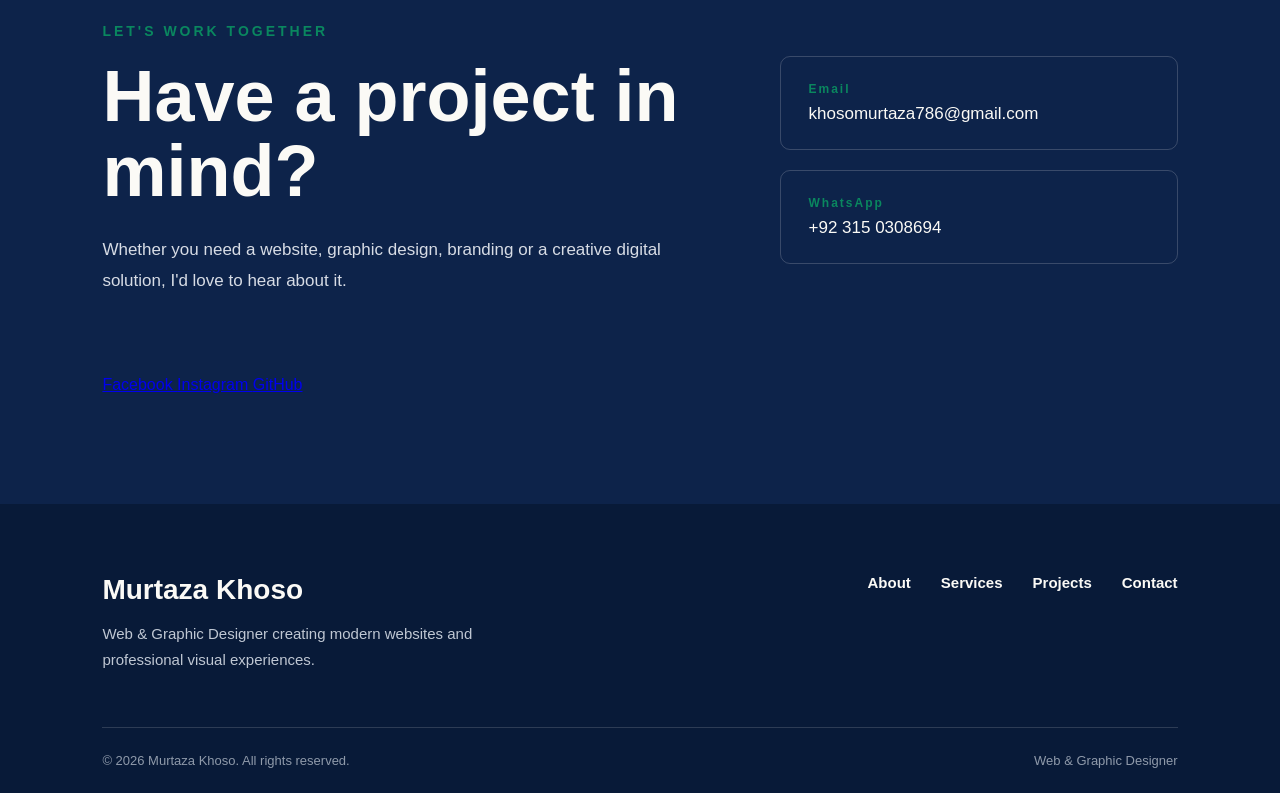
==== commit 55410102: "Update index.html" ====
--- a/index.html
+++ b/index.html
@@ -381,7 +381,21 @@
         </a>
 
     </div>
-
+<div class="social-links">
+
+    <a href="https://web.facebook.com/khosomurtazaali" target="_blank" rel="noopener noreferrer">
+        Facebook
+    </a>
+
+    <a href="https://www.instagram.com/murtazakhosonindo/?hl=en" target="_blank" rel="noopener noreferrer">
+        Instagram
+    </a>
+
+    <a href="https://github.com/murtazakhoso" target="_blank" rel="noopener noreferrer">
+        GitHub
+    </a>
+
+</div>
 </section>
     <!-- FOOTER -->
 <footer class="footer">
--- a/style.css
+++ b/style.css
@@ -599,3 +599,66 @@
     }
 
 }
+ /* =========================
+    HEADER
+ ========================= */
+
+.site-header {
+    position: absolute;
+    top: 0;
+    left: 0;
+    width: 100%;
+    padding: 25px 8%;
+    display: flex;
+    justify-content: space-between;
+    align-items: center;
+    z-index: 1000;
+}
+
+.header-logo a {
+    color: #FBFAF6;
+    text-decoration: none;
+    font-size: 22px;
+    font-weight: 700;
+}
+
+.header-nav {
+    display: flex;
+    align-items: center;
+    gap: 32px;
+}
+
+.header-nav a {
+    color: #FBFAF6;
+    text-decoration: none;
+    font-size: 14px;
+    font-weight: 600;
+    transition: color 0.3s ease;
+}
+
+.header-nav a:hover {
+    color: #0A875F;
+}
+
+
+/* HEADER MOBILE */
+
+@media (max-width: 700px) {
+
+    .site-header {
+        padding: 20px 6%;
+    }
+
+    .header-logo a {
+        font-size: 19px;
+    }
+
+    .header-nav {
+        gap: 15px;
+    }
+
+    .header-nav a {
+        font-size: 12px;
+    }
+
+}
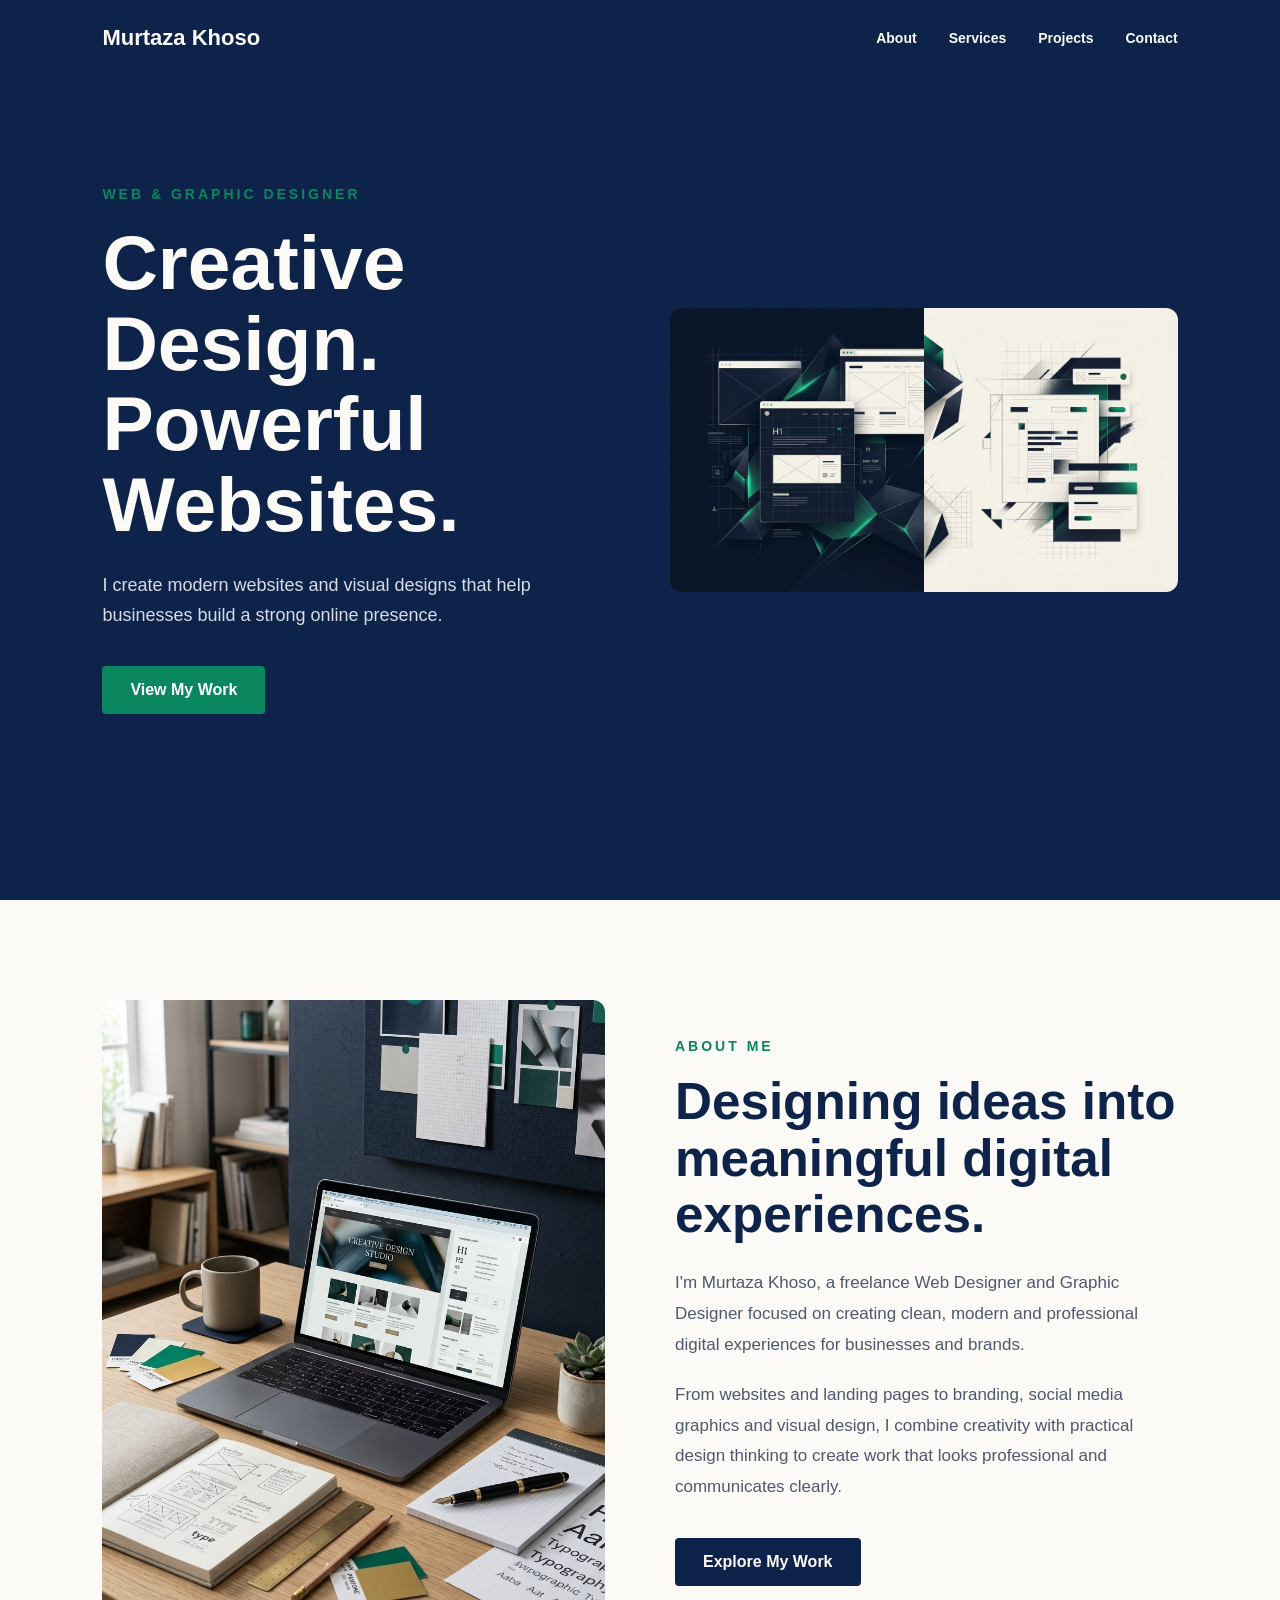
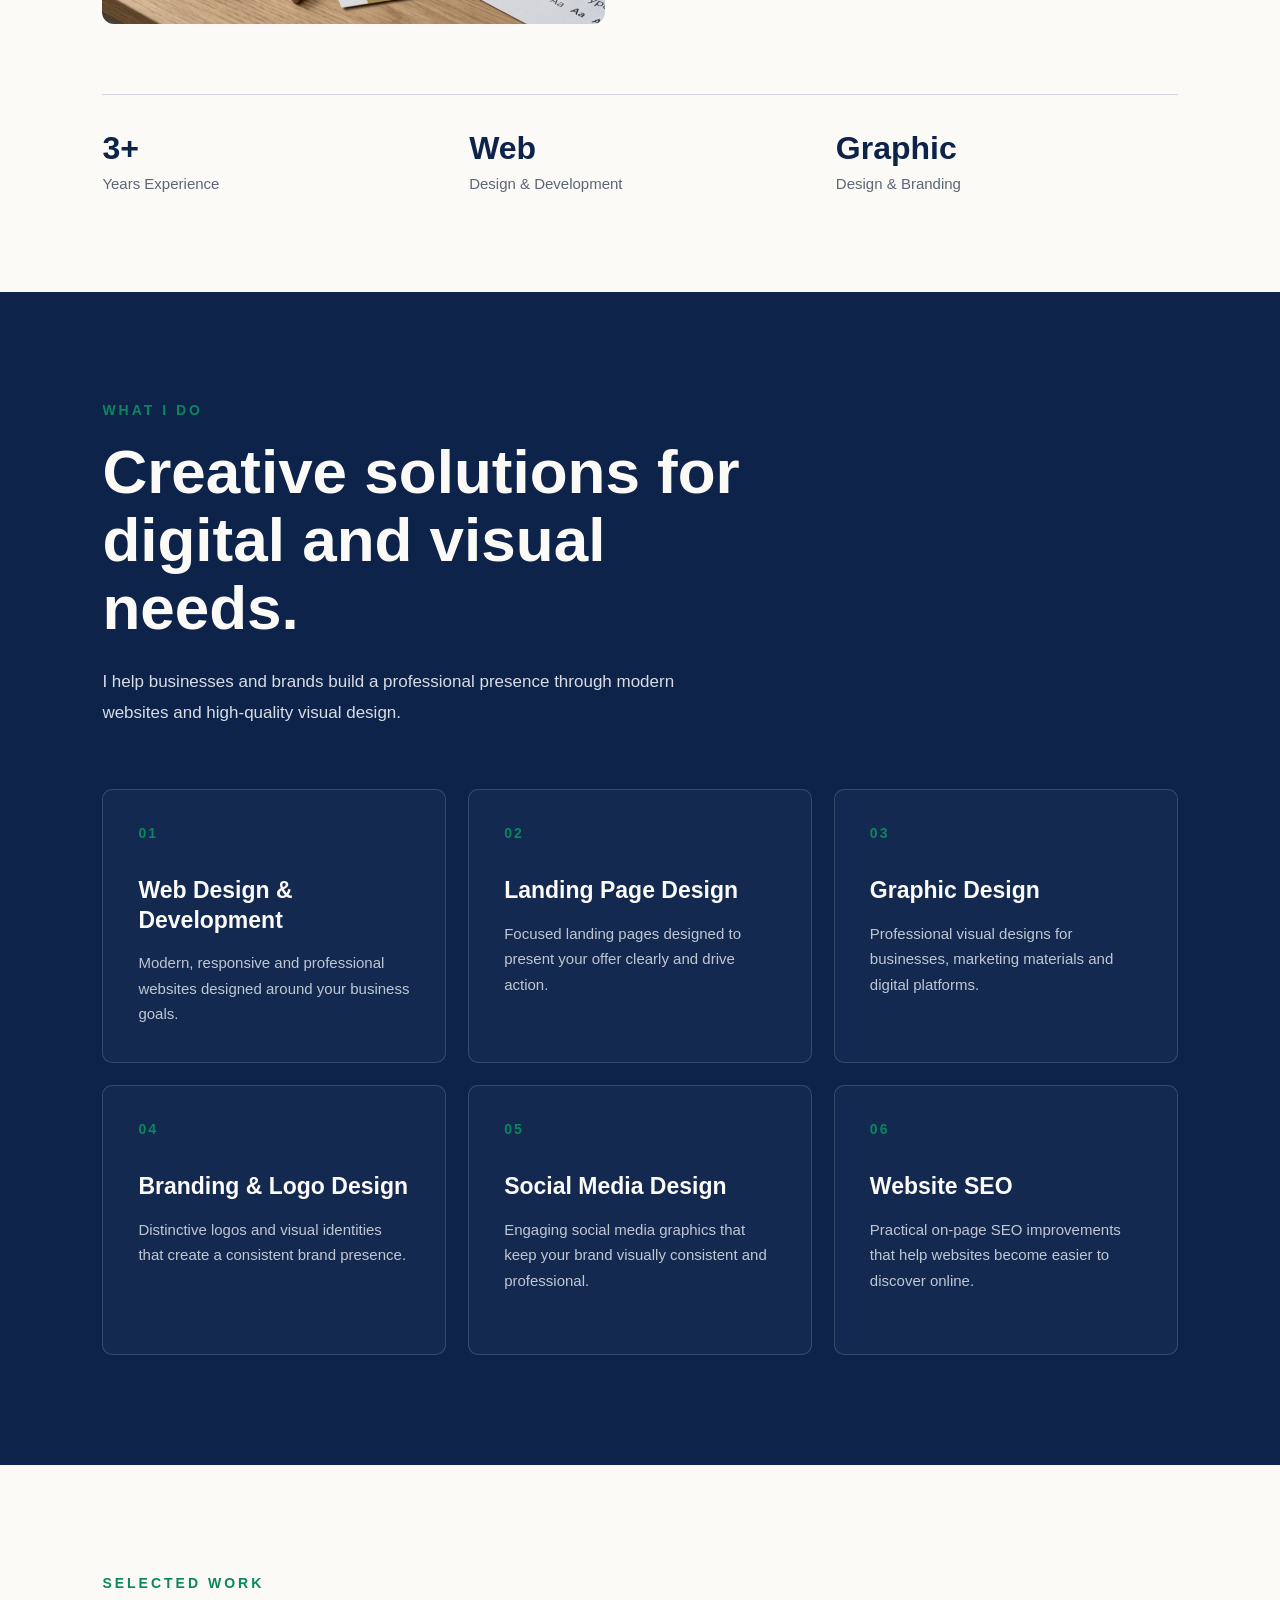
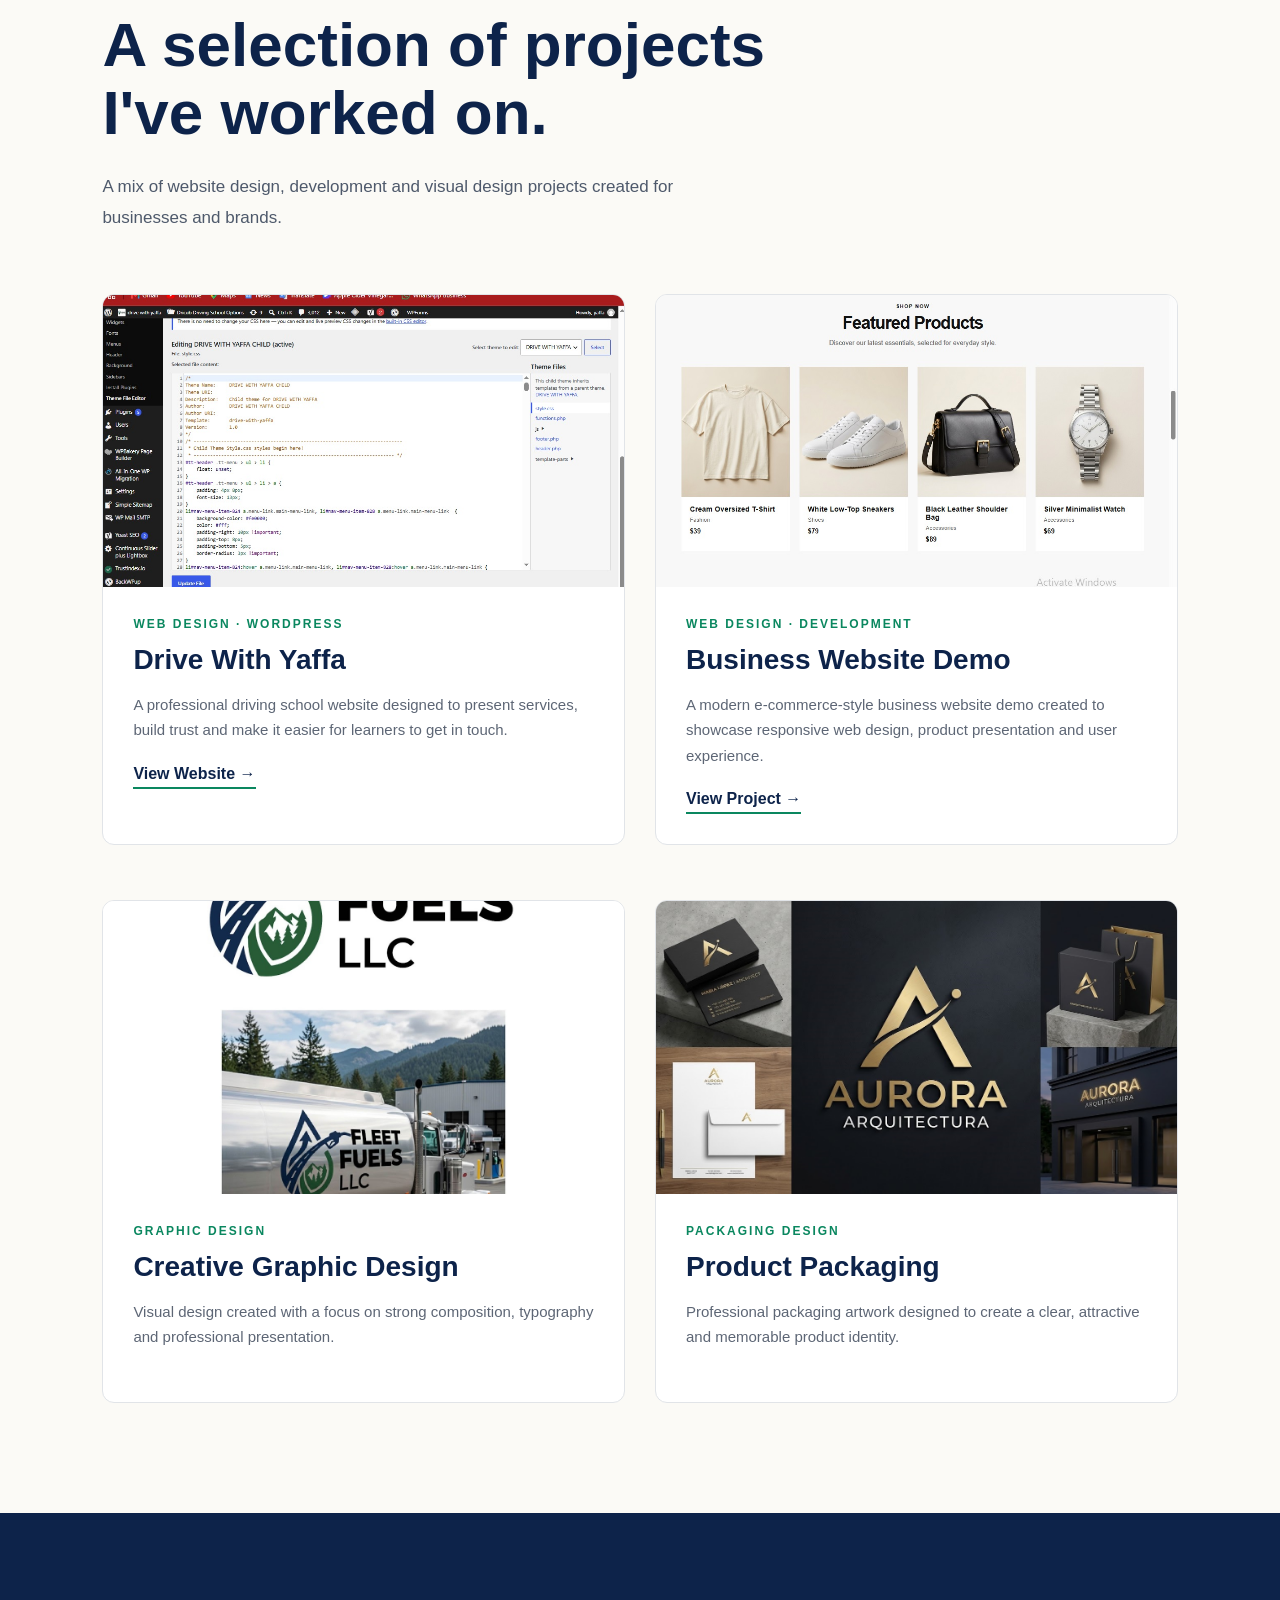
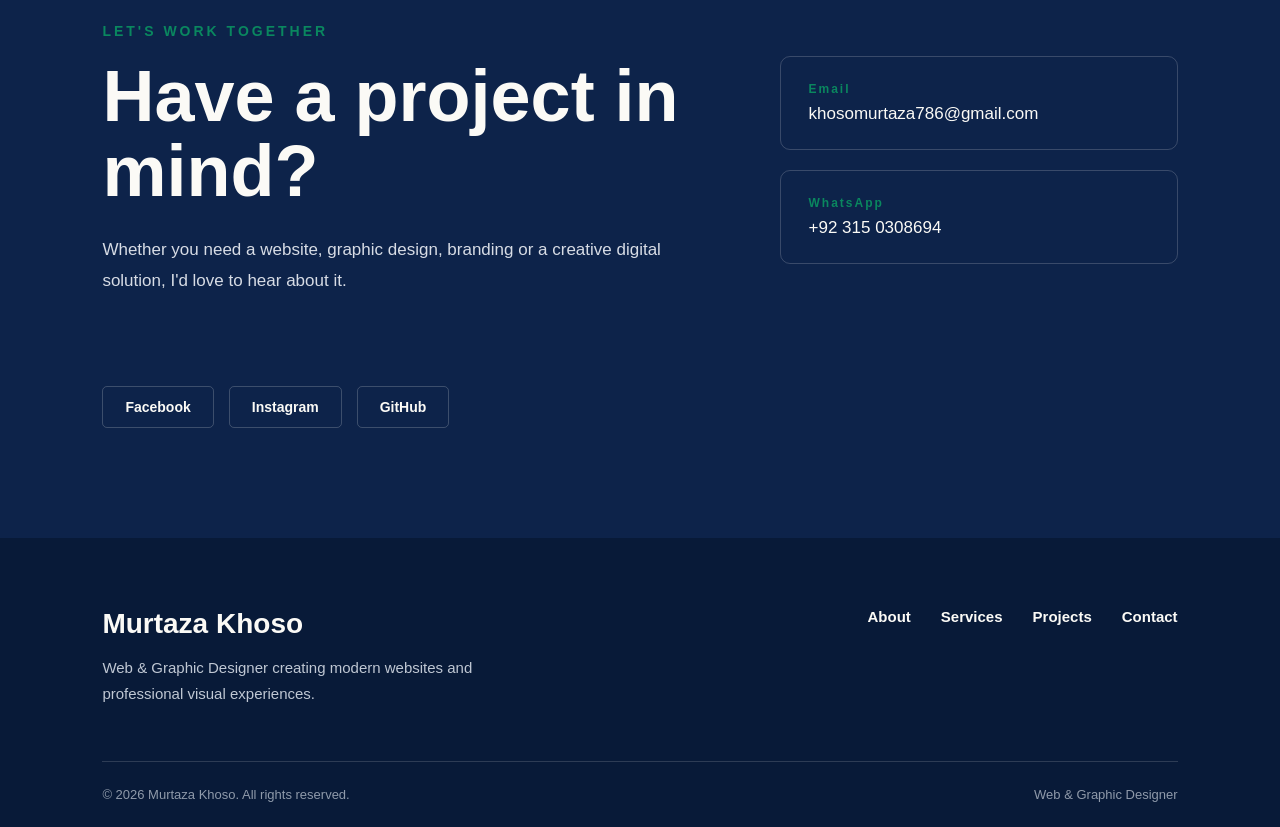
==== commit 5cfcdf90: "Update index.html" ====
--- a/index.html
+++ b/index.html
@@ -5,6 +5,10 @@
     <meta name="viewport" content="width=device-width, initial-scale=1.0">
 
     <title>Murtaza Khoso — Web & Graphic Designer</title>
+    <meta
+    name="description"
+    content="Murtaza Khoso is a freelance Web & Graphic Designer creating modern websites, landing pages, branding and professional visual designs."
+>
 
     <link rel="stylesheet" href="style.css">
 </head>
--- a/style.css
+++ b/style.css
@@ -662,3 +662,43 @@
     }
 
 }
+ /* =========================
+    SOCIAL LINKS
+ ========================= */
+
+.social-links {
+    grid-column: 1 / -1;
+    display: flex;
+    gap: 15px;
+    flex-wrap: wrap;
+    margin-top: 10px;
+}
+
+.social-links a {
+    display: inline-block;
+    padding: 12px 22px;
+    border: 1px solid rgba(251, 250, 246, 0.2);
+    border-radius: 5px;
+    color: #FBFAF6;
+    text-decoration: none;
+    font-size: 14px;
+    font-weight: 600;
+    transition: all 0.3s ease;
+}
+
+.social-links a:hover {
+    background: #0A875F;
+    border-color: #0A875F;
+    transform: translateY(-3px);
+}
+
+
+/* SOCIAL LINKS MOBILE */
+
+@media (max-width: 800px) {
+
+    .social-links {
+        justify-content: center;
+    }
+
+}
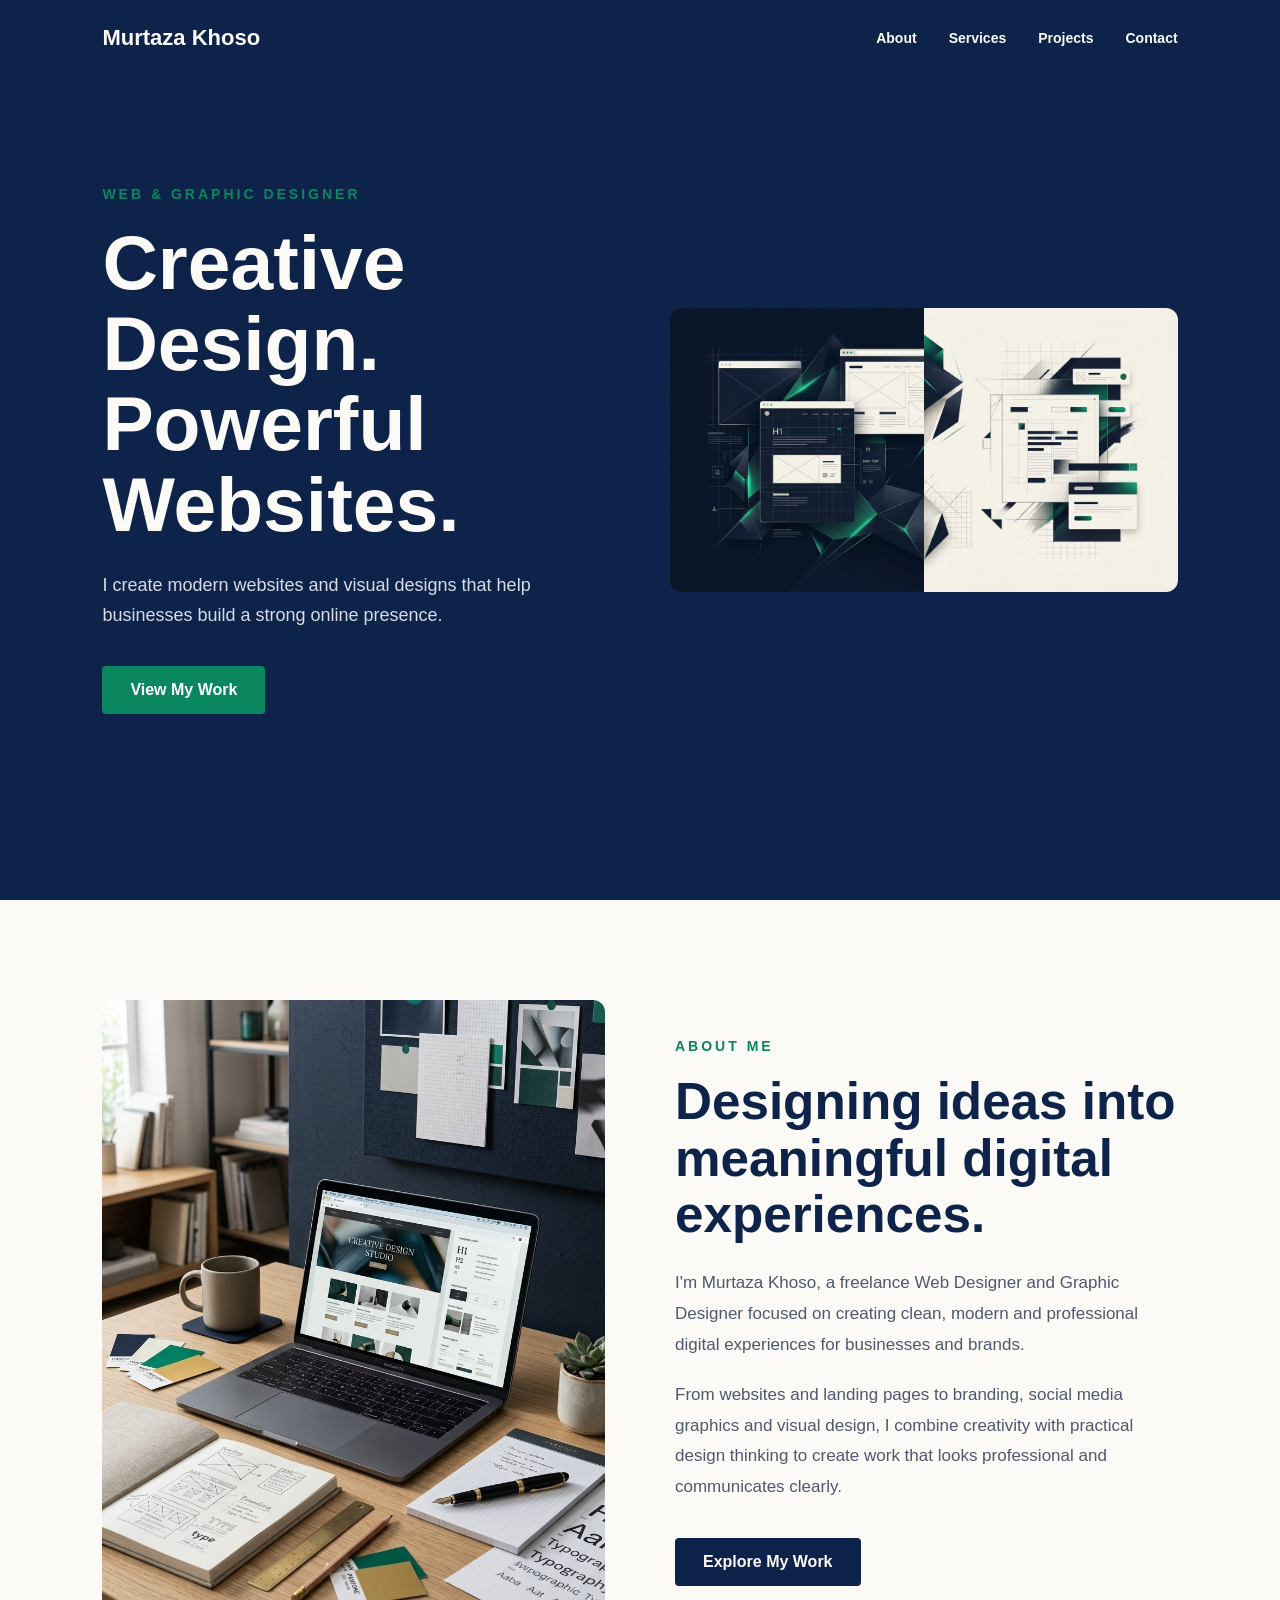
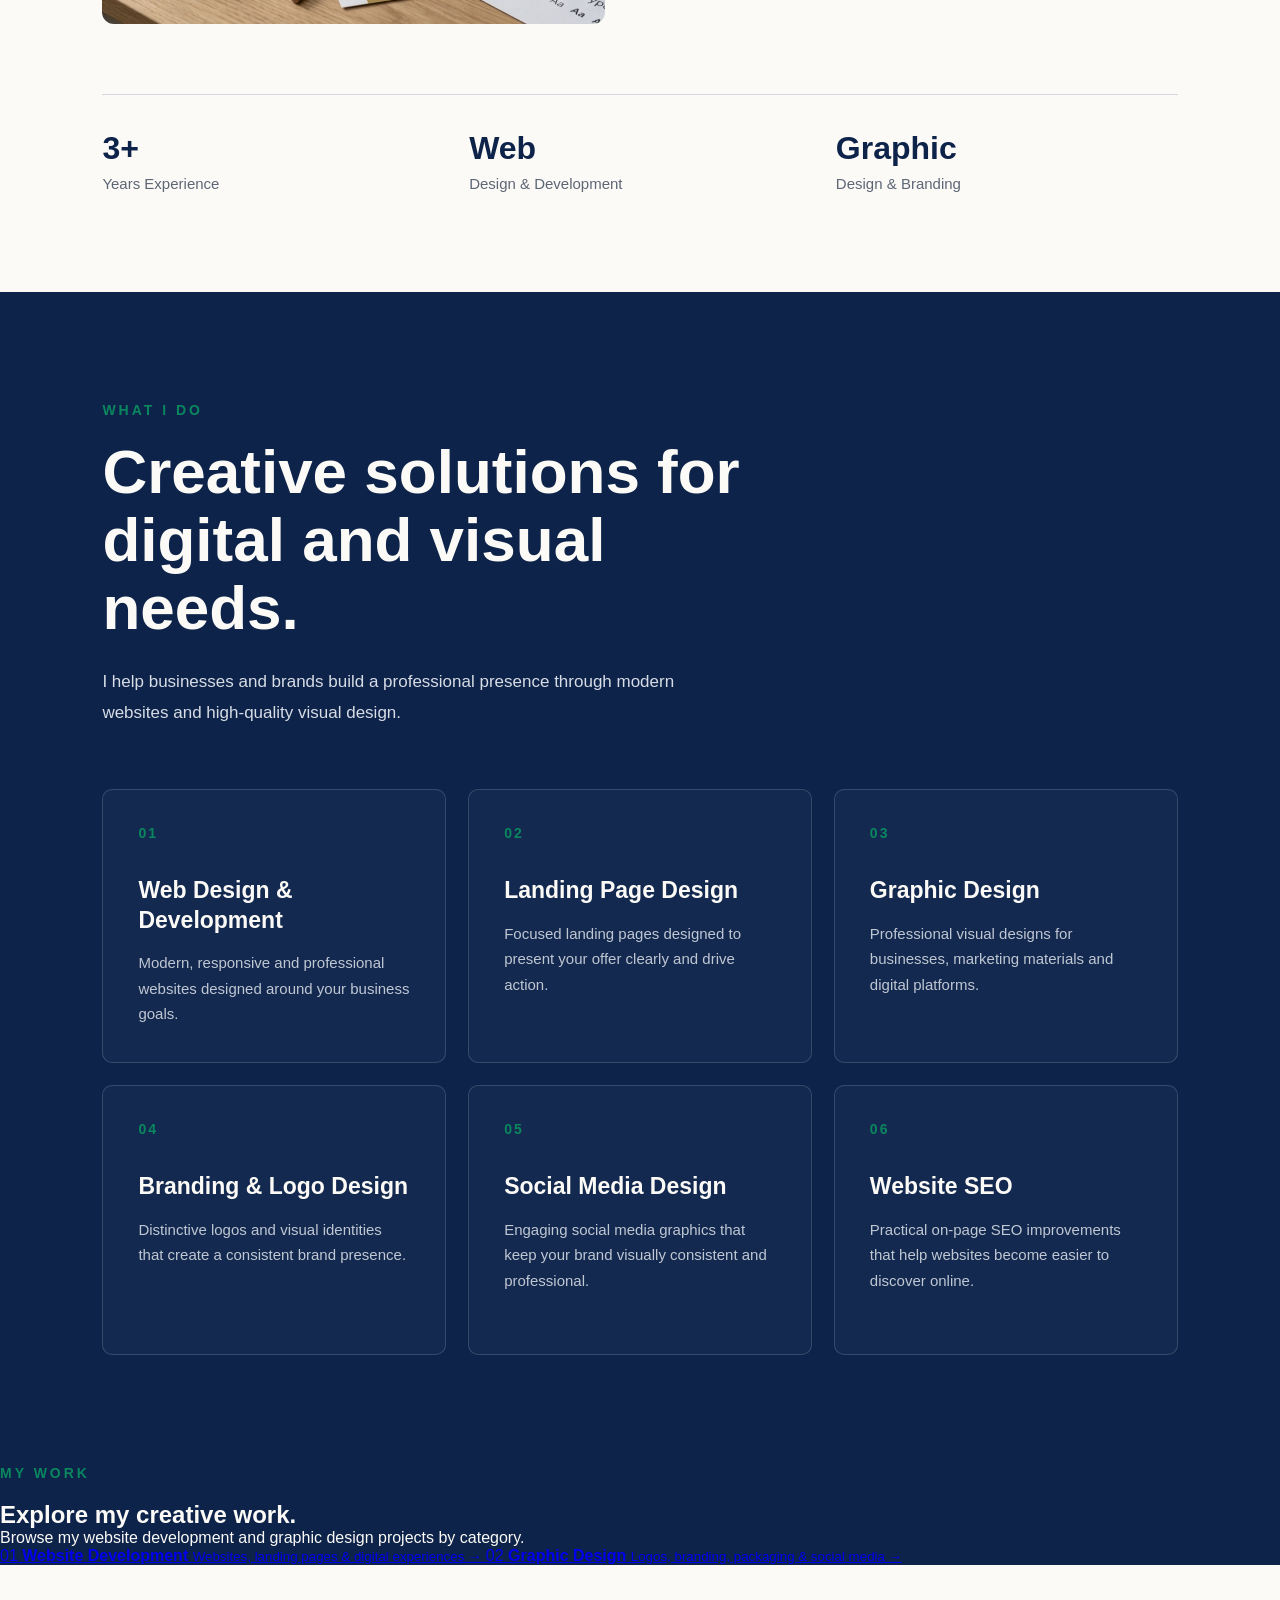
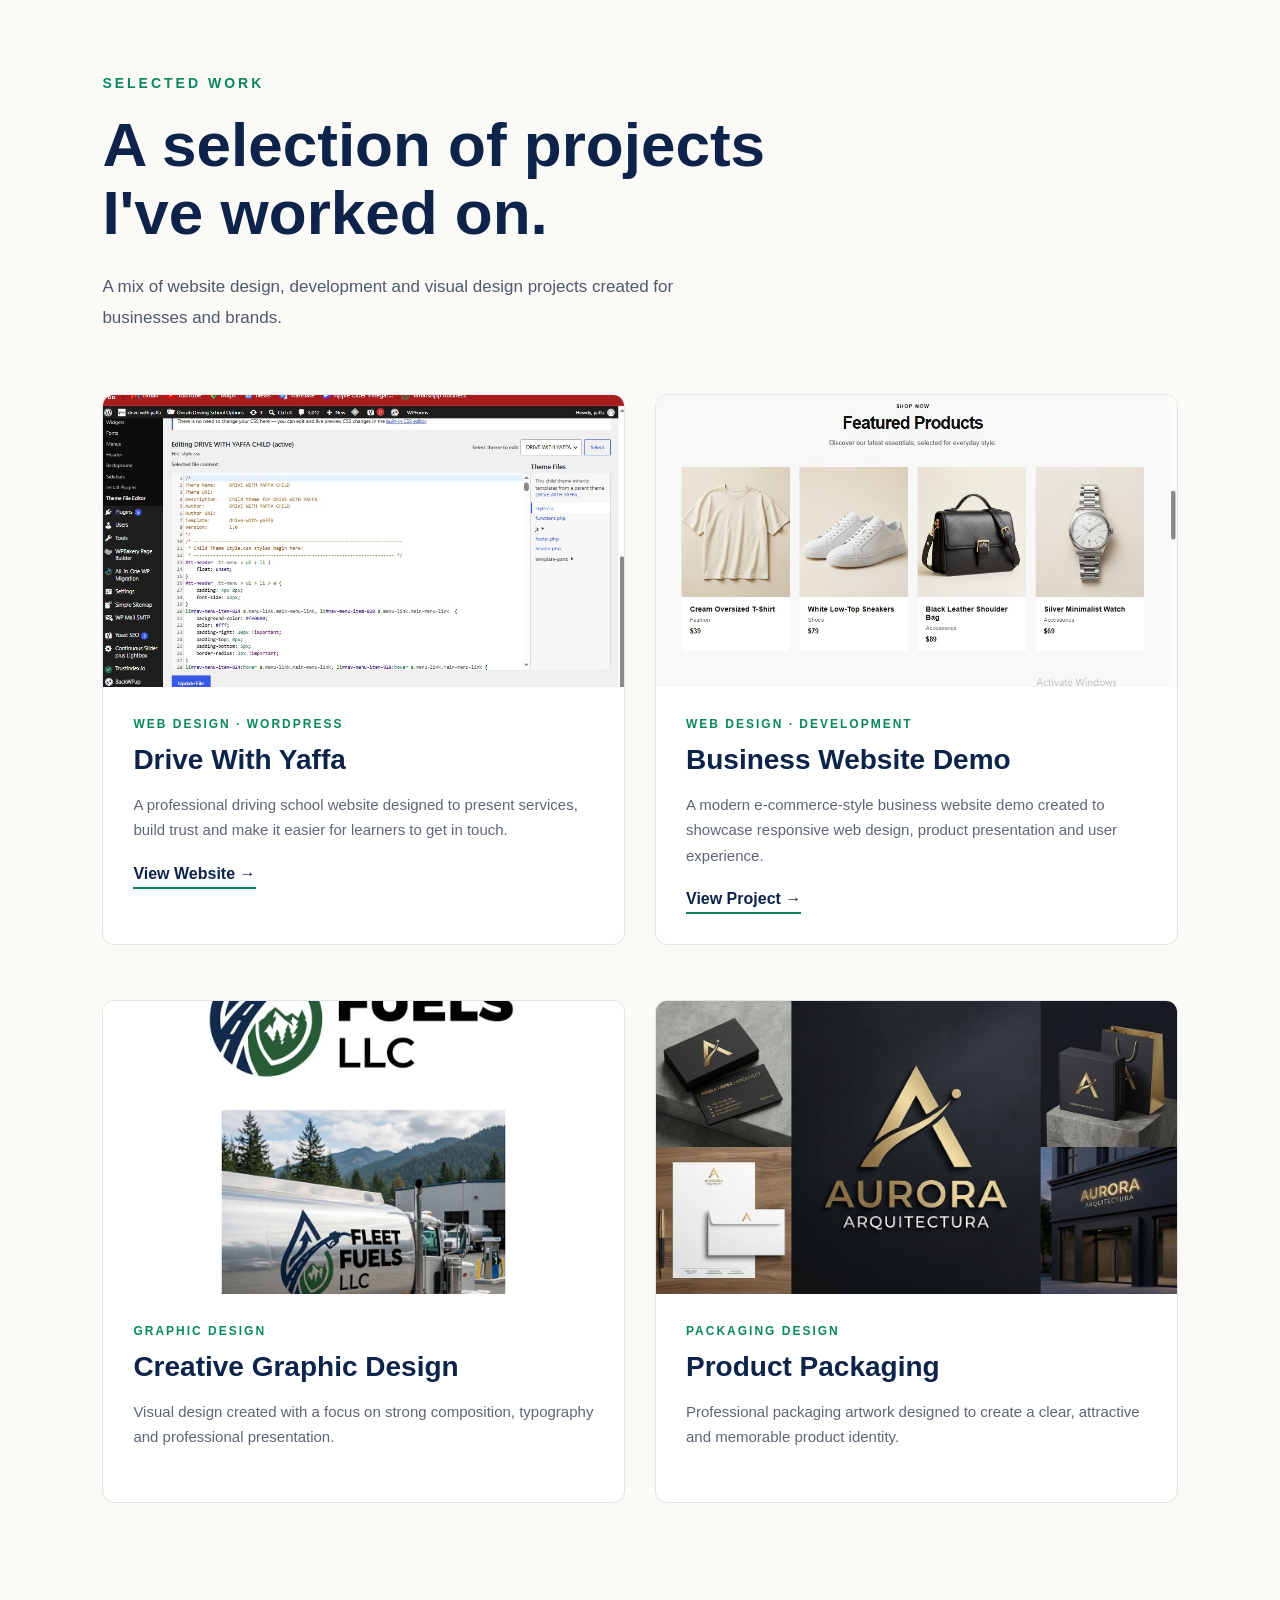
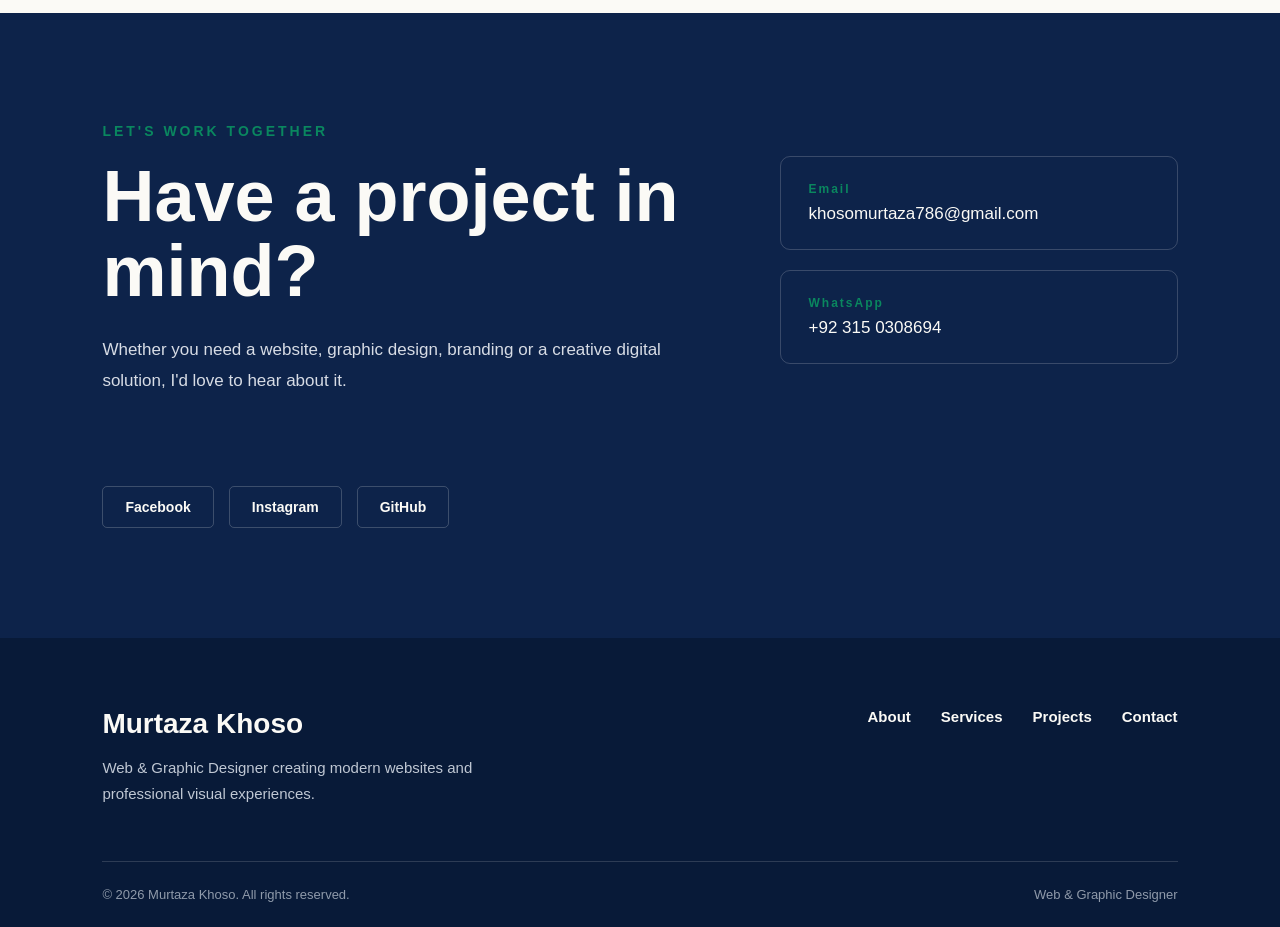
==== commit 844a369b: "Update index.html" ====
--- a/index.html
+++ b/index.html
@@ -68,7 +68,8 @@
         <div class="about-image">
 
             <img
-                src="about-workspace.jpg"
+    src="about-workspace.jpg"
+    loading="lazy"
                 alt="Creative designer workspace showing website design"
             >
 
@@ -199,6 +200,44 @@
     </div>
 
 </section>
+    <!-- WORK PORTFOLIO SECTION -->
+<section class="work-portfolio" id="work">
+
+    <div class="work-heading">
+
+        <p class="section-label">MY WORK</p>
+
+        <h2>
+            Explore my
+            creative work.
+        </h2>
+
+        <p>
+            Browse my website development and graphic design
+            projects by category.
+        </p>
+
+    </div>
+
+
+    <div class="work-buttons">
+
+        <a href="#website-work" class="work-button">
+            <span>01</span>
+            <strong>Website Development</strong>
+            <small>Websites, landing pages & digital experiences →</small>
+        </a>
+
+
+        <a href="#graphic-work" class="work-button">
+            <span>02</span>
+            <strong>Graphic Design</strong>
+            <small>Logos, branding, packaging & social media →</small>
+        </a>
+
+    </div>
+
+</section>
     <!-- PROJECTS SECTION -->
 <section class="projects" id="projects">
 
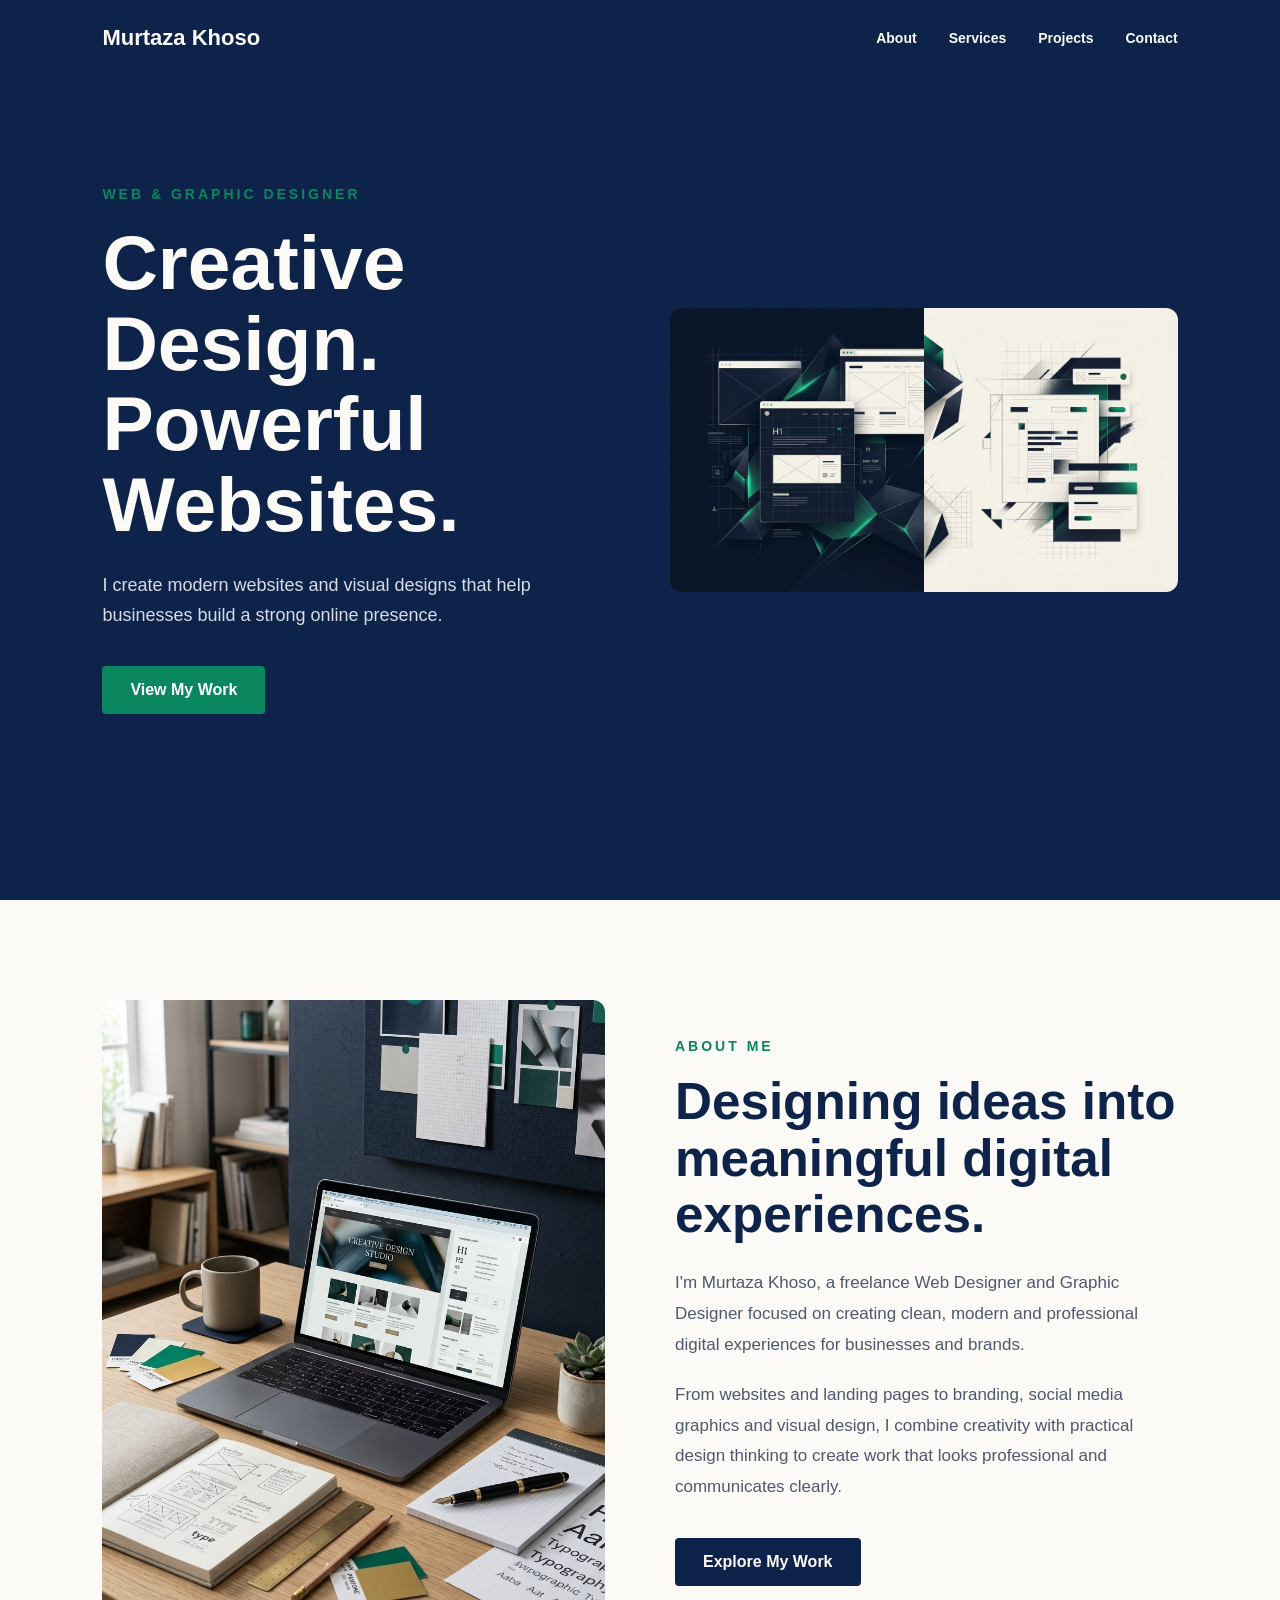
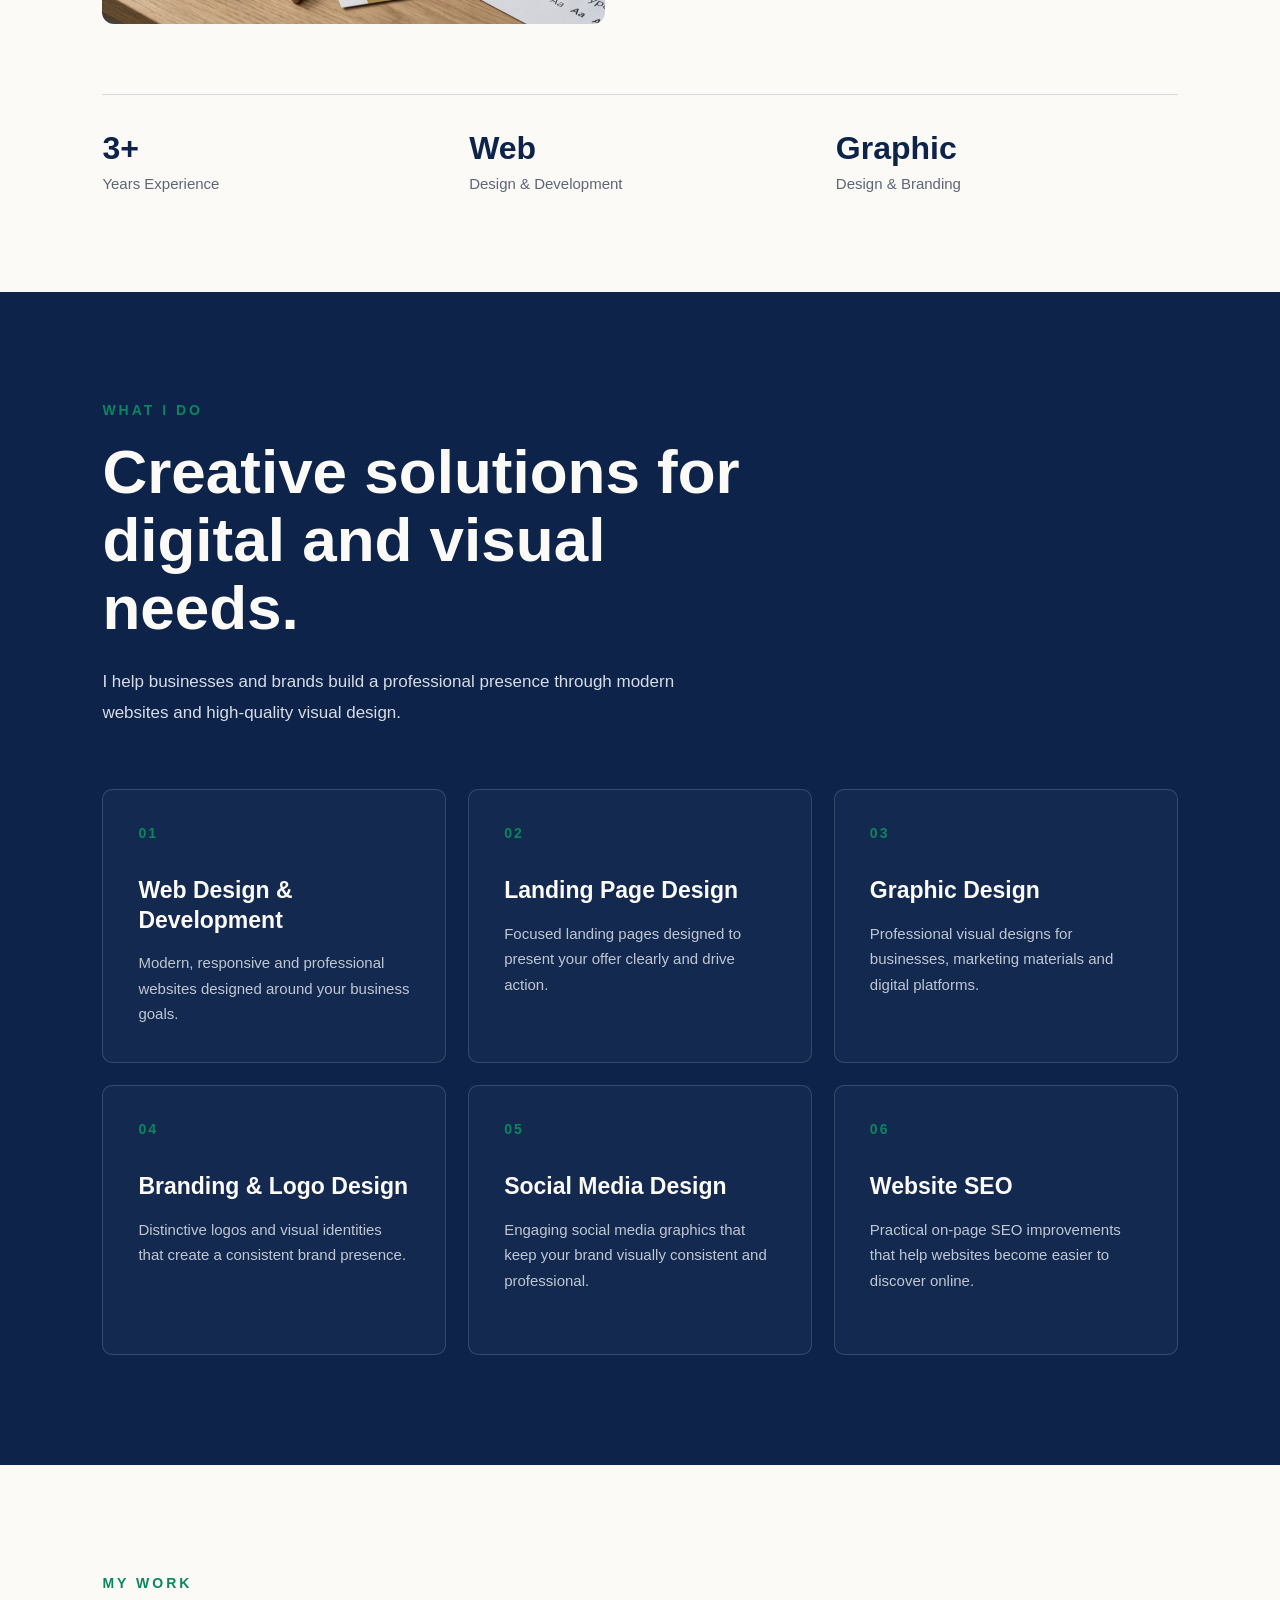
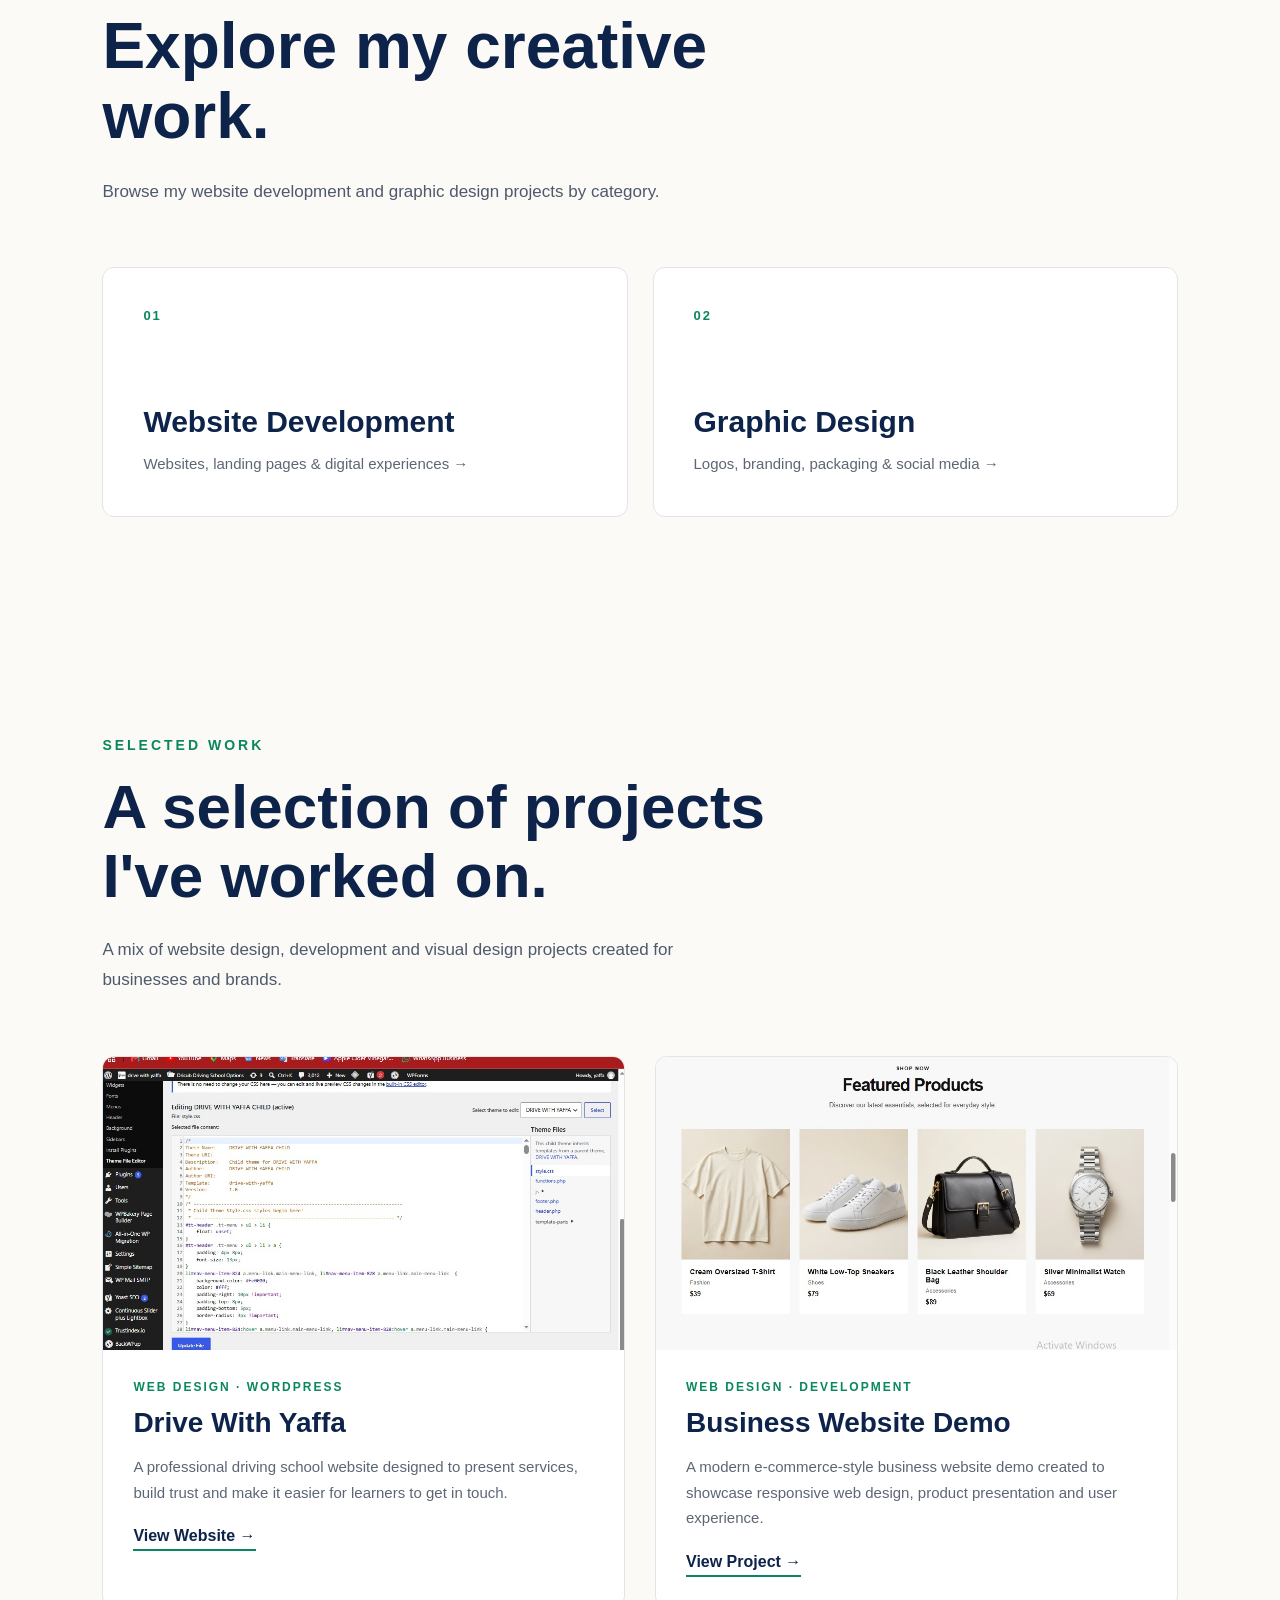
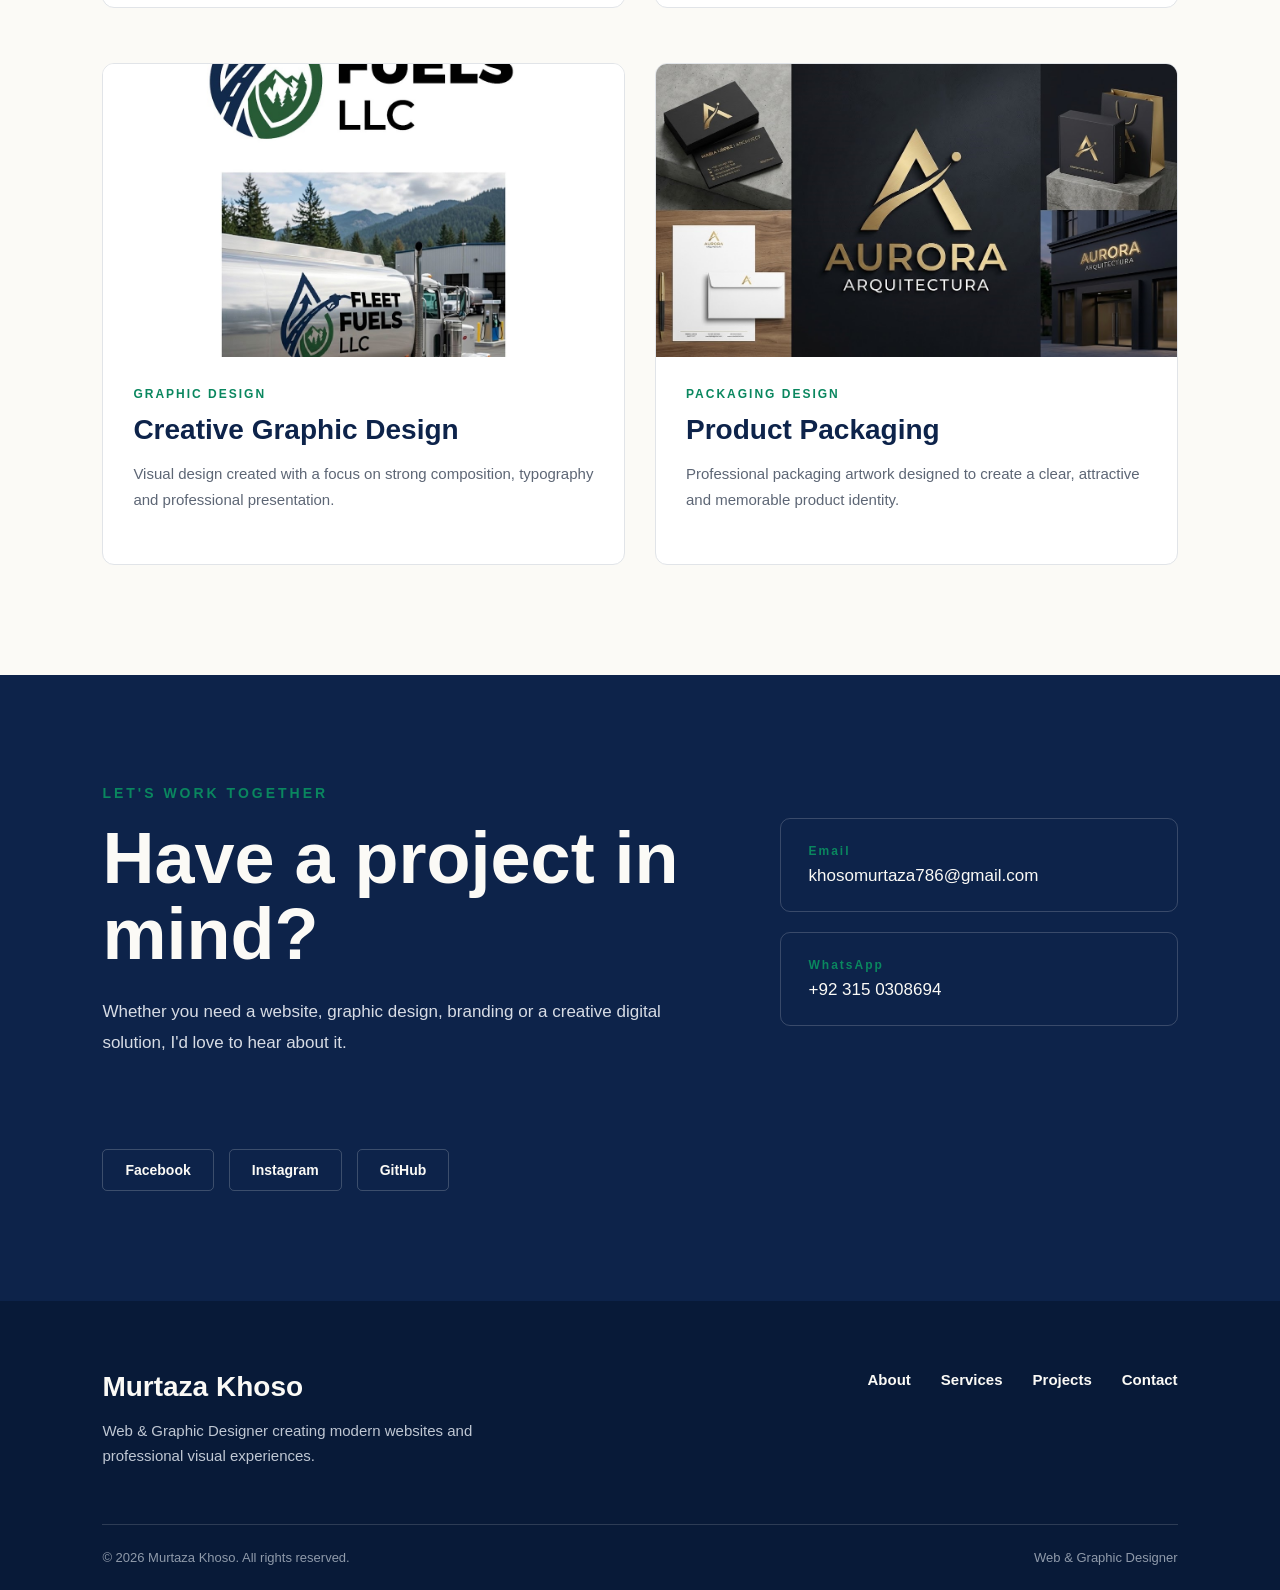
==== commit e8f4aca4: "Update index.html" ====
--- a/index.html
+++ b/index.html
@@ -222,7 +222,7 @@
 
     <div class="work-buttons">
 
-        <a href="#website-work" class="work-button">
+        <a href="website-development.html" class="work-button">
             <span>01</span>
             <strong>Website Development</strong>
             <small>Websites, landing pages & digital experiences →</small>
--- a/style.css
+++ b/style.css
@@ -702,3 +702,264 @@
     }
 
 }
+/* =========================
+   WORK PORTFOLIO
+========================= */
+
+.work-portfolio {
+    padding: 110px 8%;
+    background: #FBFAF6;
+    color: #0D234A;
+}
+
+.work-heading {
+    max-width: 700px;
+    margin-bottom: 60px;
+}
+
+.work-heading h2 {
+    font-size: clamp(40px, 5vw, 64px);
+    line-height: 1.1;
+    margin-bottom: 25px;
+}
+
+.work-heading > p:last-child {
+    color: #4E596B;
+    font-size: 17px;
+    line-height: 1.8;
+    max-width: 600px;
+}
+
+.work-buttons {
+    display: grid;
+    grid-template-columns: repeat(2, 1fr);
+    gap: 25px;
+}
+
+.work-button {
+    position: relative;
+    display: flex;
+    flex-direction: column;
+    min-height: 250px;
+    padding: 40px;
+    background: #FFFFFF;
+    border: 1px solid #E1E4E8;
+    border-radius: 12px;
+    color: #0D234A;
+    text-decoration: none;
+    transition: transform 0.3s ease, box-shadow 0.3s ease, border-color 0.3s ease;
+}
+
+.work-button:hover {
+    transform: translateY(-7px);
+    border-color: #0A875F;
+    box-shadow: 0 18px 45px rgba(13, 35, 74, 0.12);
+}
+
+.work-button span {
+    color: #0A875F;
+    font-size: 13px;
+    font-weight: 700;
+    letter-spacing: 2px;
+    margin-bottom: auto;
+}
+
+.work-button strong {
+    font-size: 30px;
+    line-height: 1.2;
+    margin-bottom: 12px;
+}
+
+.work-button small {
+    color: #5D6675;
+    font-size: 15px;
+    line-height: 1.6;
+}
+
+
+/* WORK MOBILE */
+
+@media (max-width: 700px) {
+
+    .work-portfolio {
+        padding: 80px 6%;
+    }
+
+    .work-buttons {
+        grid-template-columns: 1fr;
+    }
+
+    .work-button {
+        min-height: 220px;
+        padding: 30px;
+    }
+
+    .work-button strong {
+        font-size: 25px;
+    }
+
+}
+/* =========================
+   WEBSITE DEVELOPMENT PAGE
+========================= */
+
+.website-page-hero {
+    min-height: 75vh;
+    display: flex;
+    align-items: center;
+    padding: 150px 8% 100px;
+    background: #0D234A;
+    color: #FBFAF6;
+}
+
+.website-page-content {
+    max-width: 800px;
+}
+
+.website-page-content h1 {
+    font-size: clamp(45px, 6vw, 78px);
+    line-height: 1.05;
+    margin-bottom: 30px;
+}
+
+.website-page-content > p:not(.section-label) {
+    color: #D7DCE5;
+    font-size: 18px;
+    line-height: 1.8;
+    max-width: 650px;
+    margin-bottom: 35px;
+}
+
+.back-button {
+    display: inline-block;
+    padding: 15px 28px;
+    background: #0A875F;
+    color: #FFFFFF;
+    text-decoration: none;
+    border-radius: 4px;
+    font-weight: 700;
+    transition: transform 0.3s ease, background 0.3s ease;
+}
+
+.back-button:hover {
+    transform: translateY(-3px);
+    background: #087651;
+}
+
+
+/* WEBSITE PROJECTS */
+
+.website-projects {
+    padding: 110px 8%;
+    background: #FBFAF6;
+    color: #0D234A;
+}
+
+.website-projects-heading {
+    max-width: 750px;
+    margin-bottom: 60px;
+}
+
+.website-projects-heading h2 {
+    font-size: clamp(38px, 5vw, 62px);
+    line-height: 1.1;
+    margin-bottom: 20px;
+}
+
+.website-gallery {
+    display: grid;
+    grid-template-columns: repeat(2, 1fr);
+    gap: 35px 30px;
+}
+
+.website-project-card {
+    background: #FFFFFF;
+    border: 1px solid #E1E4E8;
+    border-radius: 12px;
+    overflow: hidden;
+    transition: transform 0.3s ease, box-shadow 0.3s ease;
+}
+
+.website-project-card:hover {
+    transform: translateY(-7px);
+    box-shadow: 0 18px 45px rgba(13, 35, 74, 0.12);
+}
+
+.website-project-image {
+    width: 100%;
+    aspect-ratio: 16 / 10;
+    overflow: hidden;
+    background: #E9EDF2;
+}
+
+.website-project-image img {
+    width: 100%;
+    height: 100%;
+    object-fit: cover;
+    display: block;
+    transition: transform 0.4s ease;
+}
+
+.website-project-card:hover .website-project-image img {
+    transform: scale(1.04);
+}
+
+.website-project-info {
+    padding: 28px 30px 32px;
+}
+
+.website-project-info span {
+    display: block;
+    color: #0A875F;
+    font-size: 12px;
+    font-weight: 700;
+    letter-spacing: 2px;
+    margin-bottom: 12px;
+}
+
+.website-project-info h3 {
+    font-size: 27px;
+    line-height: 1.2;
+    margin-bottom: 12px;
+}
+
+.website-project-info p {
+    color: #5D6675;
+    font-size: 15px;
+    line-height: 1.7;
+}
+
+
+/* WEBSITE PAGE MOBILE */
+
+@media (max-width: 800px) {
+
+    .website-page-hero {
+        min-height: auto;
+        padding: 130px 6% 80px;
+        text-align: center;
+    }
+
+    .website-page-content {
+        max-width: 100%;
+    }
+
+    .website-page-content > p:not(.section-label) {
+        margin-left: auto;
+        margin-right: auto;
+    }
+
+    .website-projects {
+        padding: 80px 6%;
+    }
+
+    .website-gallery {
+        grid-template-columns: 1fr;
+        gap: 30px;
+    }
+
+    .website-project-info {
+        padding: 25px;
+    }
+
+}
